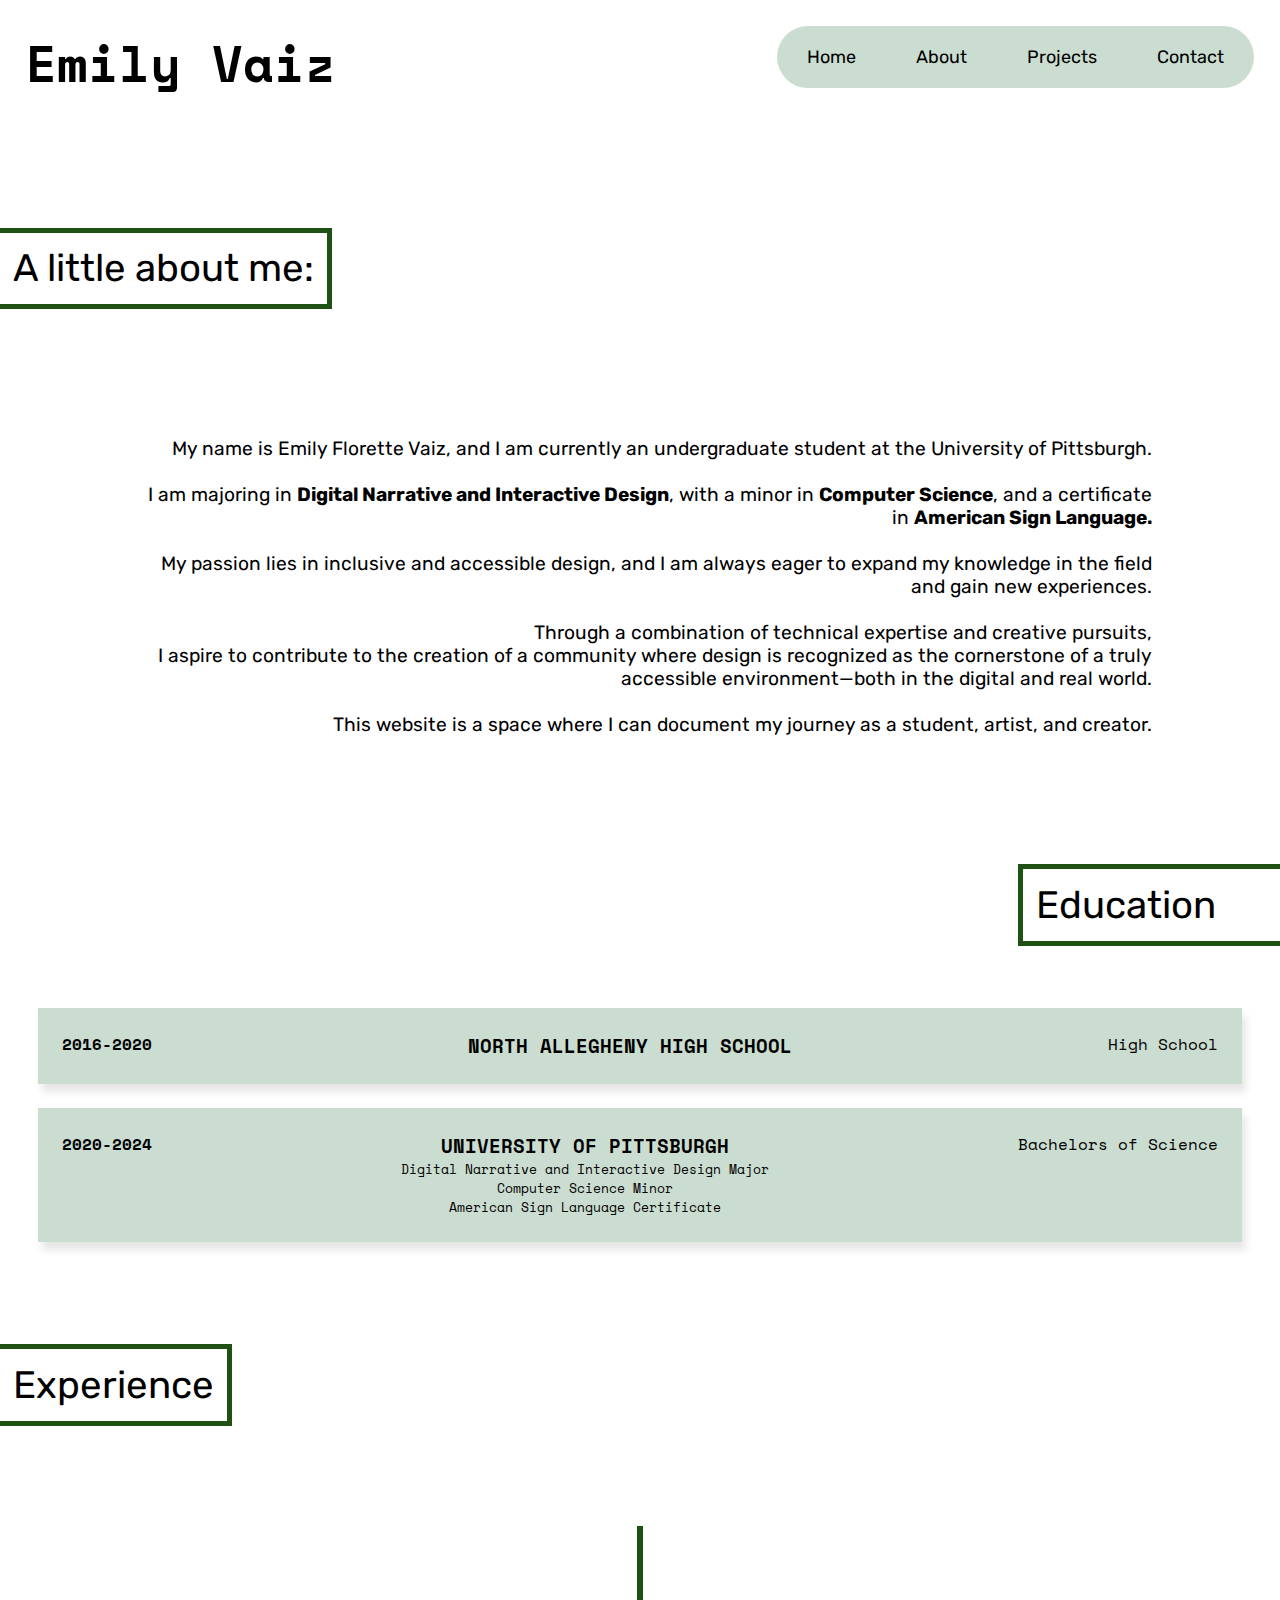
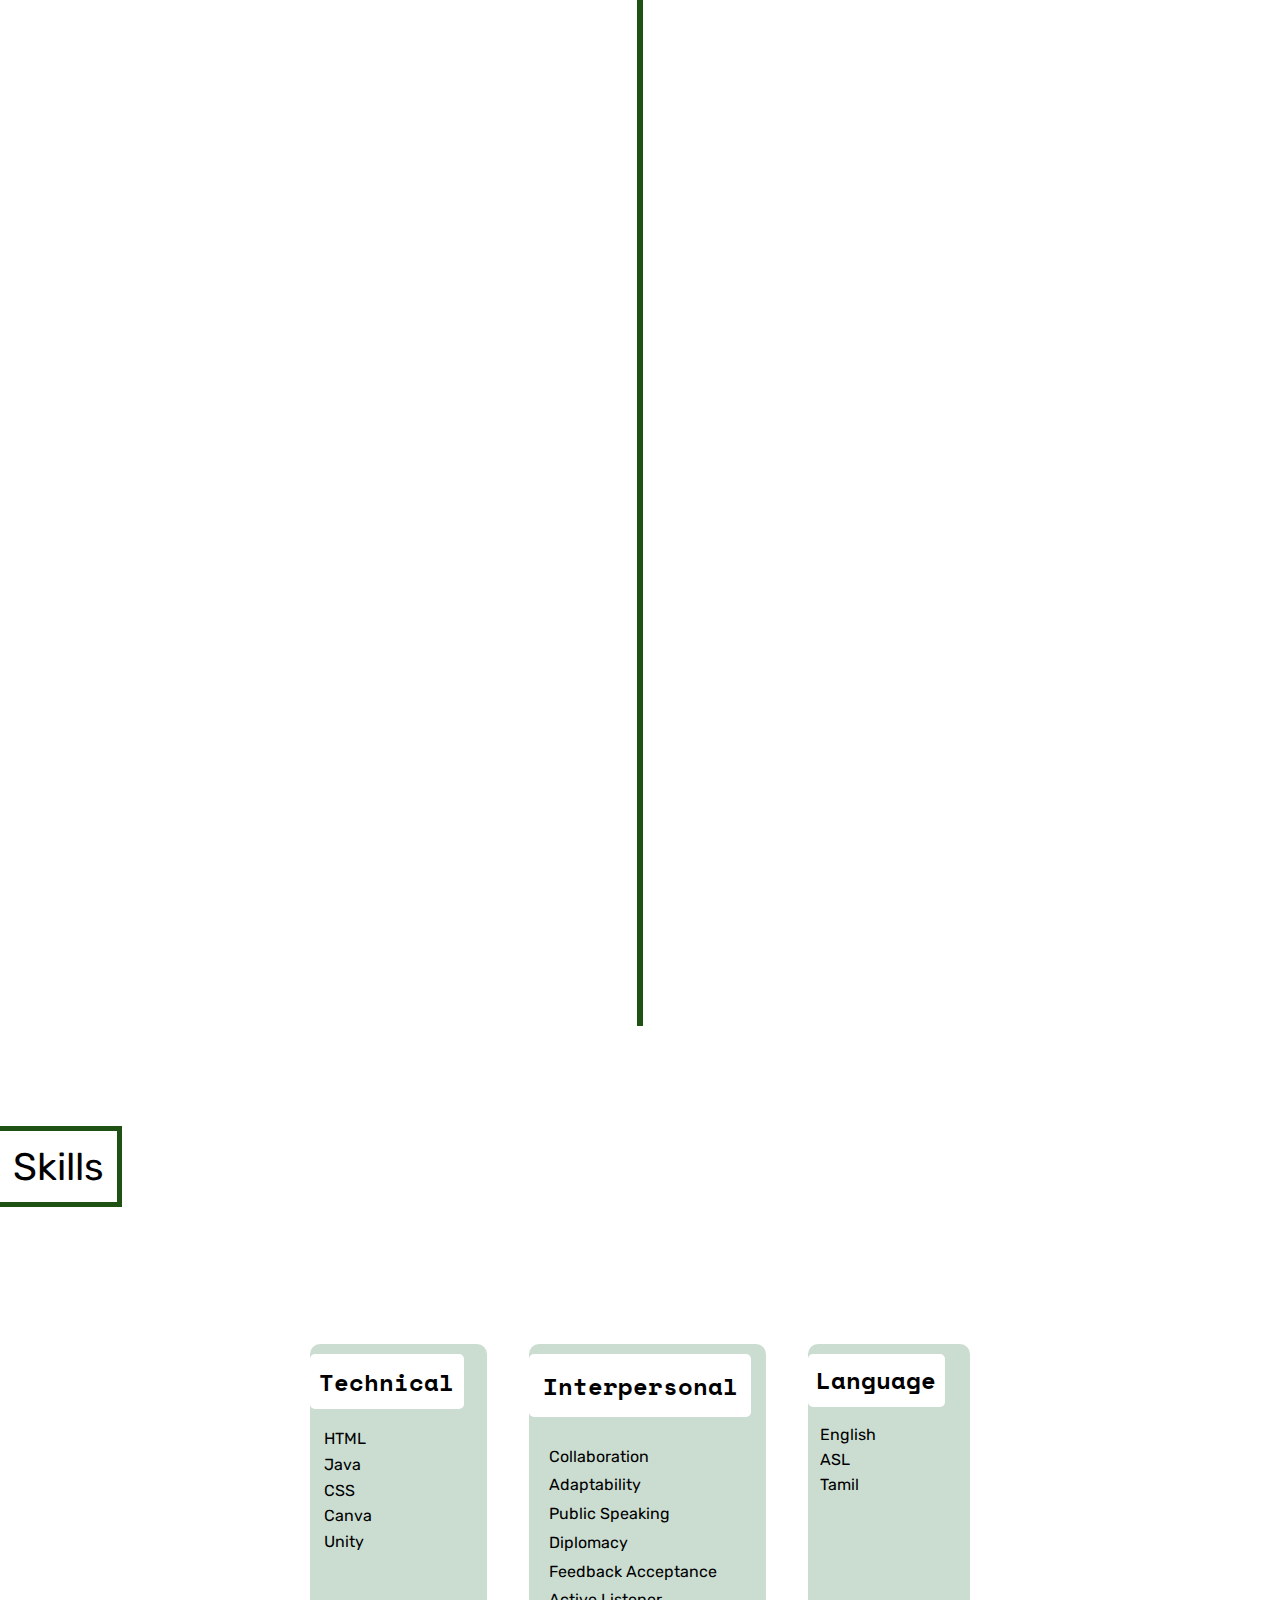
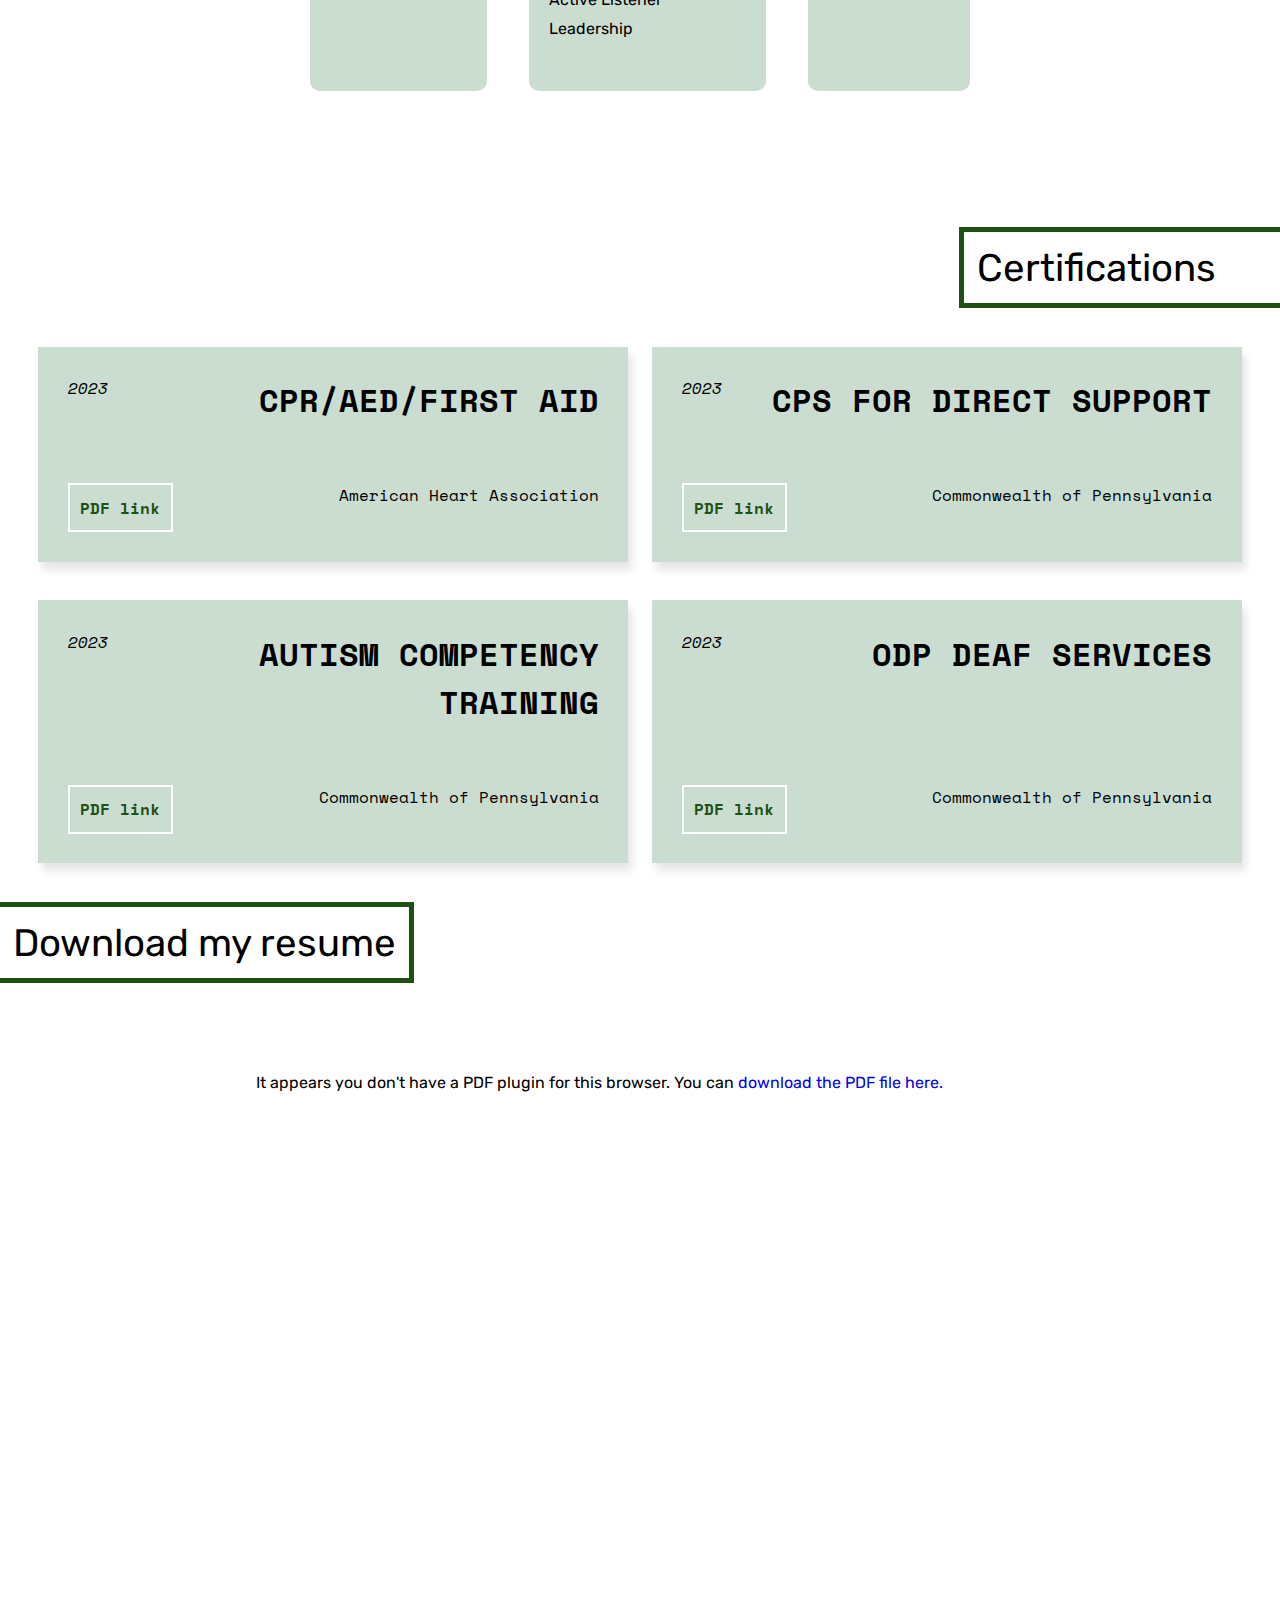
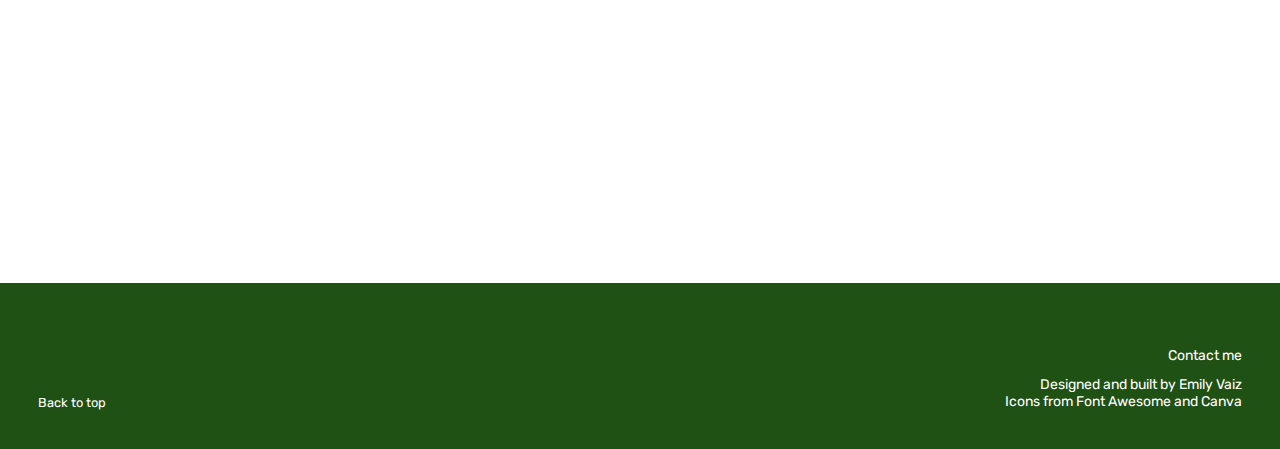
==== about.html @ ccad18ba "finished contact template need to add php" ====
<!DOCTYPE html>
<html lang="en">
  
<head>
    <meta charset="utf-8">
    <title>Emily Vaiz</title>
    <meta name="viewport" content="width=device-width, intitial-scale=1.0">
    <link rel="stylesheet" href="https://fonts.googleapis.com/css2?family=Space+Mono&display=swap">
    <link rel="stylesheet" href="https://fonts.googleapis.com/css2?family=Rubik:wght@300;400;500;700&display=swap">
    <link rel="stylesheet" href="https://cdnjs.cloudflare.com/ajax/libs/font-awesome/6.4.2/css/all.min.css" integrity="sha512-z3gLpd7yknf1YoNbCzqRKc4qyor8gaKU1qmn+CShxbuBusANI9QpRohGBreCFkKxLhei6S9CQXFEbbKuqLg0DA==" crossorigin="anonymous" referrerpolicy="no-referrer" />
    <link rel="stylesheet" href="about.css">
    <link rel="stylesheet" href="header.css">
    <link rel="stylesheet" href="footer.css">

</head>

<nav>
    <h1>Emily Vaiz</h1>        
    <div class="topNavbar">
        <ul>
            <li><a href="homepage.html">Home</a></li>
            <li><a href="about.html">About <i class="fa-solid fa-caret-down"></i></a>
                <div class="about_dropdown">
                    <ul>
                      <li><a href ="about.html#Education">Education</a></li>
                      <li><a href ="#Experience">Experience</a></li>
                      <li><a href ="#Skills">Skills</a></li>
                      <li><a href ="#Certifications">Certifications</a></li>
                      <li><a href ="#ResumeDownload">Download Resume</a></li>
                    </ul>
                  </div>
            </li>
            <li><a href="projects.html">Projects</a></li>
            <li><a href="#footer">Contact</a></li>
        </ul>
    </div>
</nav>


<body>

    <section id="About">
        <h2>A little about me:</h2>
        <div class="about-content">
            <p>
                My name is Emily Florette Vaiz, and I am currently an undergraduate student at the University of Pittsburgh.</br></br> 
                I am majoring in <strong>Digital Narrative and Interactive Design</strong>, with a minor in <strong>Computer Science</strong>, and a certificate in <strong>American Sign Language.</strong></br></br>
                
                My passion lies in inclusive and accessible design, and I am always eager to expand my knowledge in the field and gain new experiences.</br></br> 
                Through a combination of technical expertise and creative pursuits,</br> I aspire to contribute to the creation of a community where design is recognized as the cornerstone of a truly accessible environment—both in the digital and real world.</br></br>

                This website is a space where I can document my journey as a student, artist, and creator. </br>
                
            </p>
        </div>
    </section>
 
    <section id="Education"> 
        <h2>Education</h2>
        <div class="education-content">
            <div class="education-organization">
                <h4>2016-2020</h4>
                <h3>North Allegheny High School</h3>
                <p>High School</p>
            </div>
            <div class="education-organization">
                <h4>2020-2024</h4>
                <h3>University of Pittsburgh
                    <ul>
                        <li>Digital Narrative and Interactive Design Major</li>
                        <li>Computer Science Minor</li>
                        <li>American Sign Language Certificate</li>
                    </ul>
                </h3>
                <p>Bachelors of Science</p>
            </div>
        </div>
    </section>

    <section id="Experience">
        <h2>Experience</h2>
        <div class="timeline">
            <div class="position left-position">
                <div class="text-box">
                    <h3>Agnes Films</h3>
                    <h4>Web Developer</h4>
                    <small>02/2023-present</small>
                    <p> - Managed maintenance and updates of 4 academic websites, ensuring their functionality, security, and optimal user experience.</br>
                     - Performed troubleshooting and debugging of website in PHP, resolving technical issues to minimize downtime.</br>
                     - Collaborated with cross-functional teams, including writers and directors, to implement design changes and integrate multimedia elements in WordPress</p>
                    <span class="left-position-arrow"></span>
                </div> 
            </div>

            <div class="position right-position">
                <div class="text-box">
                    <h3>RHA Health Services</h3>
                    <h4>Direct Support Professional</h4>
                    <small>03/2023-10/2023</small>
                    <p> - Provided care and support to Deaf individuals with disabilities, enhancing their quality of life and independence.</br>
                     - Supported residents through a fluency in American Sign Language (ASL) and gained experience about Deaf culture and adopting a culturally aware practice through ASL.</br>
                     - Collaborated closely with a multidisciplinary team, including nurses, therapists, and crisis counselors to develop and implement individualized support plans.</p>
                     <span class="right-position-arrow"></span>
                </div> 
            </div>

            <div class="position left-position">
                <div class="text-box">
                    <h3>Carnegie Museum of Art</h3>
                    <h4>Seasonal FOH Server</h4>
                    <small>12/2022-02/2023</small>
                    <p> - Took customer orders, provided menu recommendations, and ensured timely and accurate order delivery.</br>
                     - Maintained a professional demeanor while interacting with a diverse clientele, including museum visitors and members.</br>
                     - Collaborated effectively with the kitchen and bar staff to ensure seamless food and beverage service, demonstrating strong teamwork and communication skills.</p>
                     <span class="left-position-arrow"></span>
                </div> 
            </div>

            <div class="position right-position">
                <div class="text-box">
                    <h3>Pitt Aging Institute</h3>
                    <h4>Laboratory Technician</h4>
                    <small>04/2021-08/2021</small>
                    <p> - Conducted gel electrophoresis procedures and analyzed results with supervisors.</br>
                     - Assisted in the general inventory management of laboratory supplies, monitoring stock levels, and coordinating new orders.</br>
                     - Collaborated with researchers and fellow lab members, participating in team meetings and discussions to optimize experimental procedures and troubleshoot issues.</p>
                     <span class="right-position-arrow"></span>
                </div> 
            </div>
        </div>
    </section>

    <section id="Skills">
        <h2>Skills</h2>
        <div class="skills-container">
            <div class="skill-type">
                <h2>Technical</h2>
                <ul>
                    <li>HTML</li>
                    <li>Java</li>
                    <li>CSS</li>
                    <li>Canva</li>
                    <li>Unity</li>
                </ul>
            </div>
            <div class="skill-type">
                <h2>Interpersonal</h2>
                <ul>
                    <li>Collaboration</li>
                    <li>Adaptability</li>
                    <li>Public Speaking</li>
                    <li>Diplomacy</li>
                    <li>Feedback Acceptance</li>
                    <li>Active Listener</li>
                    <li>Leadership</li>
                </ul>
            </div>
            <div class="skill-type">
                <h2>Language</h2>
                <ul>
                    <li>English</li>
                    <li>ASL</li>
                    <li>Tamil</li>
                </ul>
            </div>
        </div>
    </section>

    <section id="Certifications">
        <h2>Certifications</h2>
        <div class="certification-content">
            <div class="certification-line">
                <div class="certification-box">
                    <div class="first-line">
                        <p>2023</p>
                        <p>CPR/AED/FIRST AID</p>
                    </div>
                    <div class="second-line">
                        <a href="certifications/cpr CERT.pdf" target="_blank">PDF link</a>
                        <p>American Heart Association</p>
                    </div>
                </div>
                <div class="certification-box">
                    <div class="first-line">
                        <p>2023</p>
                        <p>CPS for Direct Support</p>
                    </div>
                    <div class="second-line">
                        <a href="certifications/CPS-DSP_Certificate of Achievement Community Participation Supports (PROF-PD) (1).pdf" target="_blank">PDF link</a>
                        <p>Commonwealth of Pennsylvania</p>
                    </div> 
                </div>
            </div>
            <div class="certification-line">
                <div class="certification-box">
                    <div class="first-line">
                        <p>2023</p>
                        <p>Autism Competency training</p>
                    </div>
                    <div class="second-line">
                        <a href="certifications/SPeCTRUM 2.0_Certificate of Completion SPeCTRUM 2.0 Full Course.pdf" target="_blank">PDF link</a>
                        <p>Commonwealth of Pennsylvania</p>
                    </div>
                </div>
                <div class="certification-box">
                    <div class="first-line">
                        <p>2023</p>
                        <p>ODP Deaf Services</p>
                    </div>
                    <div class="second-line">
                        <a href="certifications/ODP_Deaf_Services_Provider Staff_Certificate of Achievement ODP Deaf Services Overview May 2023 (1).pdf" target="_blank">PDF link</a>
                        <p>Commonwealth of Pennsylvania</p>
                    </div>
                </div>
            </div>
        </div>
    </section>

    <section id="ResumeDownload">
        <h2>Download my resume</h2>
        <div class="resume-container">
            <object data="Vaiz_Resume_2023.pdf" type="application/pdf" width="600" height="800">
                <p>It appears you don't have a PDF plugin for this browser. You can <a href="your-pdf-file.pdf">download the PDF file here.</a></p>
            </object>
        </div> 
    </section>
</body>


<section id="footer">
    <footer>
        <div class="footer-container">
            <div class="left-footer">
                <a href="#top" class="back-to-top">Back to top</a>
            </div>
            <div class="right-credits">
                <p>Contact me</p>
                <div class="icons">
                    <a href="mailto:emilyfv1002@gmail.com" target="_blank" aria-label="Send email"><i class="fa-solid fa-envelope fa-2xl" style="color: #cbddd1;"></i></a>
                    <a href ="https://www.linkedin.com/in/emilyvaiz/" target="_blank"><i class="fa-brands fa-linkedin fa-2xl" style="color: #cbddd1;"></i></a>
                    <a href ="https://github.com/emv38" target="_blank"><i class="fa-brands fa-square-github fa-2xl" style="color: #cbddd1;"></i></a>    
                </div>
                <p>Designed and built by Emily Vaiz</p>
                <p>Icons from Font Awesome and Canva</p>
            </div>
        </div>
    </footer>
</section>








  
</html>
---- about.css ----
*{
    padding: 0;
    margin: 0;
    text-decoration: none;
    list-style: none;
    box-sizing: border-box;
    scroll-behavior: smooth;
}

body {
    font-family: 'Rubik', sans-serif;
    min-height: 100vh;
}

section h2{
    font-family: 'Rubik', sans-serif;
    font-weight: 400;
}

.about-content p{
    padding: 10%;
    font-size: 1.5vw;
    justify-content: center;
    text-align: right;
}

.about-content strong:hover {
    transition: transform 0.3s ease; 
    transform: scale(1.2);
}

#About h2{
    margin-top: 8%;
    padding: 1%;
    margin-right: 10%;
    font-size: 3vw;
    border: 5px solid #1F5014;
    border-left: none;
    display: inline-block;
}

#Education h2 {
    padding: 1%;
    padding-right: 5%;
    font-size: 3vw;
    border: 5px solid #1F5014;
    border-right: none;
    display: inline-block;
}

#Skills  > h2{
    padding: 1%;
    margin-right: 10%;
    font-size: 3vw;
    border: 5px solid #1F5014;
    border-left: none;
    display: inline-block;
}

#Certifications h2 {
    padding: 1%;
    padding-right: 5%;
    font-size: 3vw;
    border: 5px solid #1F5014;
    border-right: none;
    display: inline-block;
}

#Certifications{
    text-align: right;
}

#ResumeDownload h2{
    padding: 1%;
    margin-right: 10%;
    font-size: 3vw;
    border: 5px solid #1F5014;
    border-left: none;
    display: inline-block;
}

#Education{
    text-align: right;
}

.education-content{
    display: block;
    text-align: left;
    padding: 3%;
    margin-bottom: 5%;
}

.education-organization{
    background-color: #cbddd1;
    padding: 2%;
    margin-top: 2%;
    font-family: 'Space Mono', monospace;
    box-shadow: 4px 8px 8px rgba(0, 1, 0, 0.1);
    display: flex;
    justify-content: space-between;
}

.education-organization h3 {
    text-transform: uppercase;
    text-align: center;
}

.education-organization ul {
    text-transform: none;
    font-weight: 400;
    font-size: 1vw;
}

#Experience h2 {
    padding: 1%;
    margin-right: 10%;
    font-size: 3vw;
    border: 5px solid #1F5014;
    border-left: none;
    display: inline-block;
}

.timeline {
    position: relative;
    max-width: 1200px;
    margin: 100px auto;
}

.position{
    padding: 10px 50px;
    position: relative;
    width: 50%;
    box-sizing: none;
    animation: moveDown 1s linear forwards;
    opacity: 0;
}

@keyframes moveDown {
    0%{
        opacity: 1;
        transform: translateY(-30px);
    }
    100%{
        opacity: 1;
        transform: translateY(0px);
    }
}

.position:nth-child(1){
    animation-delay: 0s;
}

.position:nth-child(2){
    animation-delay: 1s;
}

.position:nth-child(3){
    animation-delay: 2s;
}

.position:nth-child(4){
    animation-delay: 3s;
}


.text-box {
    padding: 20px 30px;
    background: #cbddd1;
    position: relative;
    border-radius: 6px;
    font-size: 15px;
}

.text-box h3 {
   font-weight: 800; 
   text-transform: uppercase;
   font-size: 1.5vw;
}

.text-box h4 {
    font-weight: 400;
    padding-bottom: 1%;
}

.text-box small {
    margin-bottom: 3%;
    display: inline-block;
    color: #1F5014;
}

.left-position {
    left: 0;
}

.right-position {
    left: 50%;
}

.timeline::after {
    content: '';
    position: absolute;
    width: 6px;
    height: 100%;
    background:#1F5014;
    top: 0;
    left: 50%;
    margin-left: -3px;
    z-index: -1;
    animation: moveLine 4s linear forwards;
}

@keyframes moveLine {
    0%{
        height: 0;
    }
    100%{
        height: 100%;
    }
}


.left-position-arrow {
    height: 0;
    width: 0;
    position: absolute;
    top: 28px;
    z-index: 1;
    border-top: 15px solid transparent;
    border-bottom: 15px solid transparent;
    border-left: 15px solid #cbddd1;
    right: -14px;
}

.right-position-arrow {
    height: 0;
    width: 0;
    position: absolute;
    top: 28px;
    z-index: 1;
    border-top: 15px solid transparent;
    border-bottom: 15px solid transparent;
    border-right: 15px solid #cbddd1;
    left: -15px;
}

.skills-container {
    display: flex;
    justify-content: center;
    padding: 9%;
}

.skill-type h2{
    font-family: 'Space Mono', monospace;
    border-radius: 5px;
    font-weight: 800;
    background-color: white;
    display: inline-block;
    padding: 7%;
}

.skill-type {
    margin: 2%;
    background-color: #cbddd1;
    border-radius: 10px;
    display: inline-block;
    padding-right: 4%;
    padding-bottom: 5%;
    padding-top: 1%;
}

.skill-type ul {
    list-style-position: inside;
    list-style-type: circle;
    padding-top: 10%;
}

.skill-type ul li {
    padding-left: 10%;
    padding-top: 5%;
}

.certification-content {
    display: block;
}

.certification-line {
    display: flex;
    margin: 3%;
}

.certification-box {
    flex: 1;
    justify-content: space-between;
    background-color: #cbddd1;
    margin-right: 2%;
    box-shadow: 4px 8px 8px rgba(0, 1, 0, 0.1);
    display: flex;
    flex-direction: column;
    justify-content: space-between;
    box-sizing: border-box;
}

.certification-box a {
    color: #1F5014;
    font-weight: 800;
    padding: 2%;
    border: 2px solid white;
    transition: all 0.3s;
}

.certification-box a:hover {
    transform: scale(1.1);
    border: 2px solid #1F5014;
}

.first-line, 
.second-line {
    box-sizing: border-box;
    width: 100%;
    display: flex;
    justify-content: space-between;
    padding: 5%;
    font-family: 'Space Mono', monospace;
}

.first-line p:first-child {
    font-style: italic;
}

.first-line p:last-child {
    font-weight: 900;
    font-size: 200%;
    text-transform: uppercase;
}

.certification-box:last-child {
    margin-right: 0;
}

.resume-container {
    display: flex;
    justify-content: center;
    align-items: center;
    height: 100vh;
}

.resume-container object{
    width: 60%;
    height: 80vh;
}

@media screen and (max-width: 600px){

    .timeline{
        margin: 50px auto;
    }
    .timeline::after{
        left: 31px;
    }
    .position{
        width: 100%;
        padding-left: 80px;
        padding-right: 25px;
    }
    .text-box{
        font-size: 13px;
    }
    .text-box small {
        margin-bottom: 10px;
    }
    .right-position{
        left: 0;
    }

    .left-position-arrow, .right-position-arrow{
        border-right: 15px solid #cbddd1;
        border-left: 0;
        left: -15px;
    }
    
}
---- header.css ----
.about_dropdown ul{
    display: flex;
    flex-direction: column;
    padding: 2%;
    border-radius: 20px;
    margin-top: 8%;
}

nav h1 {
    font-family: 'Space Mono', monospace;
}

.about_dropdown {
    display: none;
    position: absolute;
    left: -5;
    top: 100%;
}

.about_dropdown ul li{
    white-space: nowrap;
}

.topNavbar ul {
    display: flex;
    background-color: #CBDDD1;
    border-radius: 50px;
}

.topNavbar ul li{
    padding: 10px;
    margin: 10px;
    position: relative;
}

.topNavbar ul li a{
    color: #000;
    font-size: large;
    border-radius: 20px;
    border : 10px solid transparent;
    transition: all 0.3s;
}

.topNavbar ul li a:hover {
    background-color: white;
}

.topNavbar ul li:hover .about_dropdown {
    display: block;
    position: absolute;
    left: 0;
    top: 100%;
    z-index: 1;
}

h1{
    font-weight: 700;
    font-size: 50px;
}

nav{
    padding: 2%;
    display: flex;
    justify-content: space-between;
}
---- footer.css ----
footer {
    background-color: #1F5014;
}

.back-to-top {
    position: absolute;
    bottom: 0;
    left: 0;
    color: #fff;
    text-decoration: none;
    font-size: 1vw;
    transition: all 0.3s;
    text-align: left;
    white-space: nowrap;
}

.back-to-top:hover {
    text-decoration: underline;
    transform: scale(1.2); 
    transition: transform 0.3s ease; 
}

.left-footer {
    position: relative;
}

.footer-container {
    display: flex;
    justify-content: space-between;
    padding: 3%;
    padding-top: 5%;
}

.right-credits{
    text-align: right;
    color: white;
    font-size: 14px;
}

.right-credits i{
    margin-bottom: 15%;
}

a:hover i.fa-linkedin {
    transform: scale(1.2); 
    transition: transform 0.3s ease; 
}

a:hover i.fa-envelope {
    transform: scale(1.2); 
    transition: transform 0.3s ease; 
}

a:hover i.fa-square-github {
    transform: scale(1.2); 
    transition: transform 0.3s ease; 
}

.right-credits p:first-child {
    margin-bottom: 5%;
}
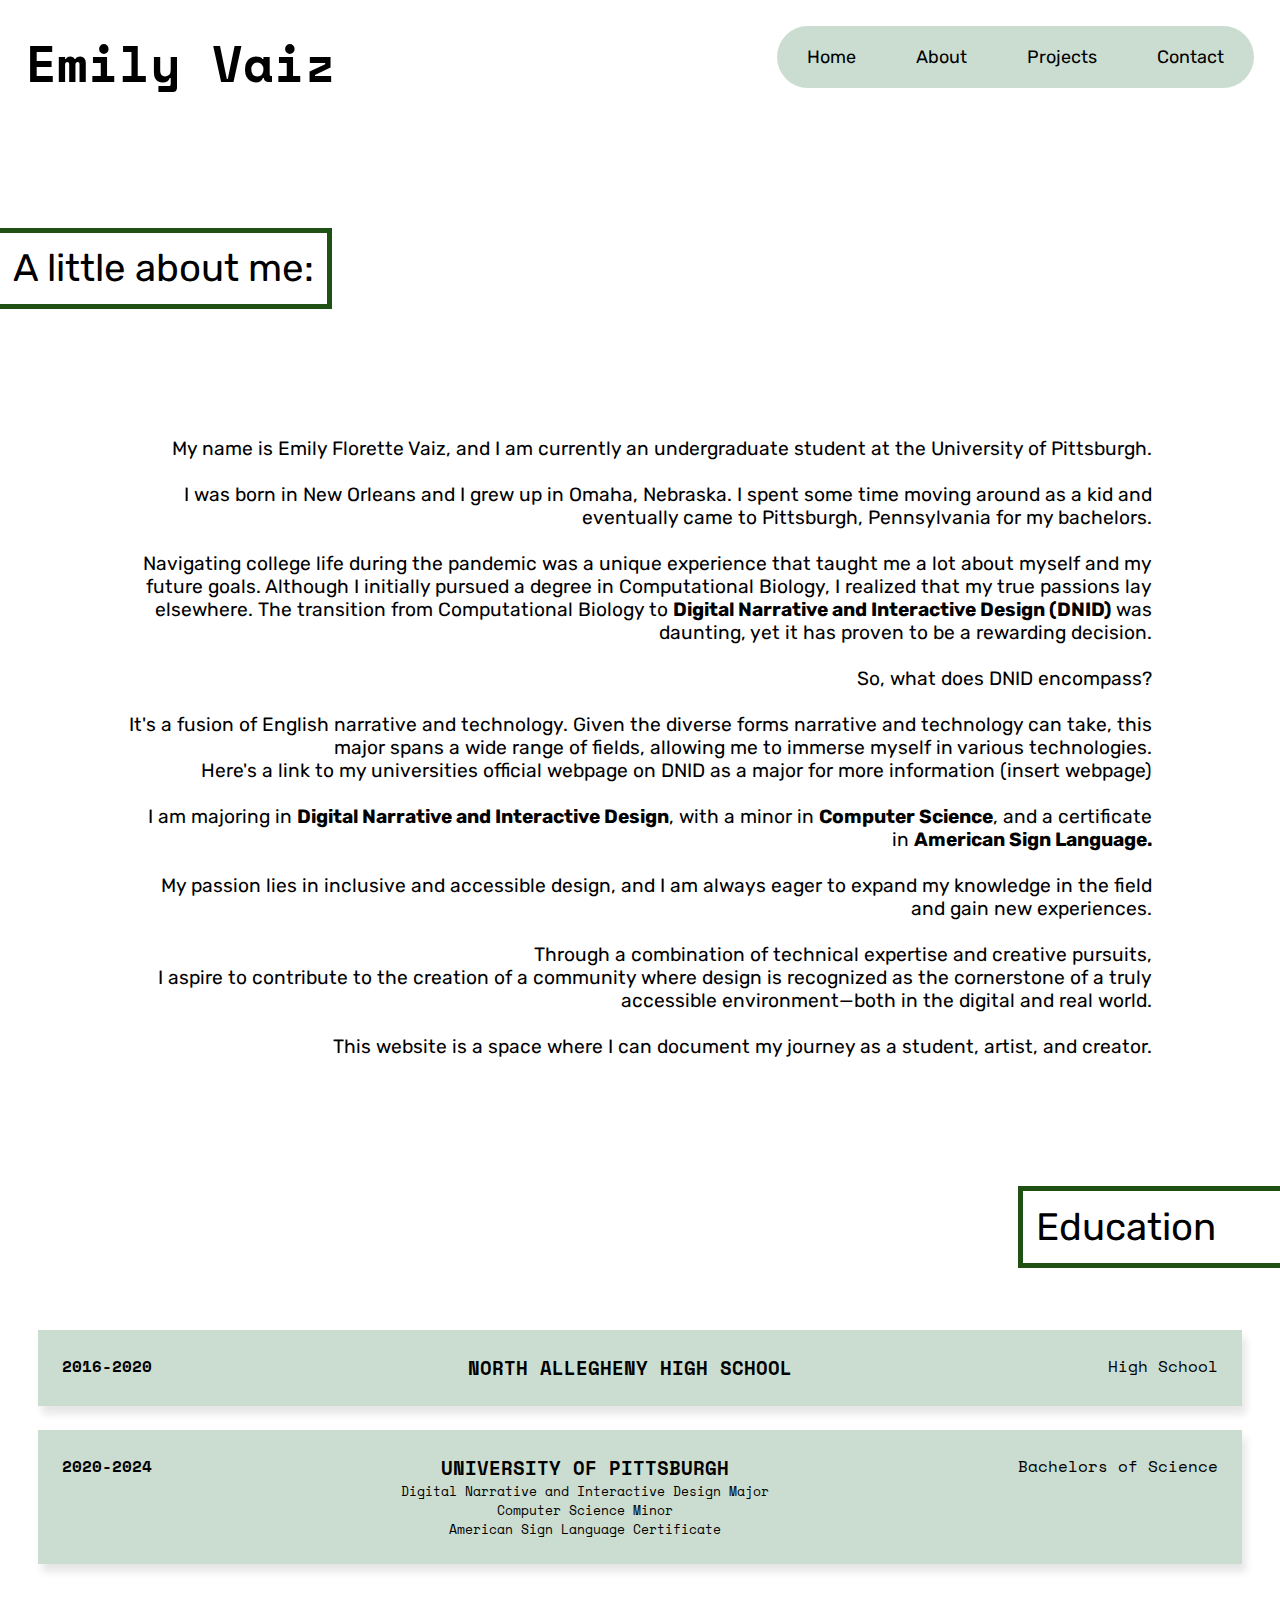
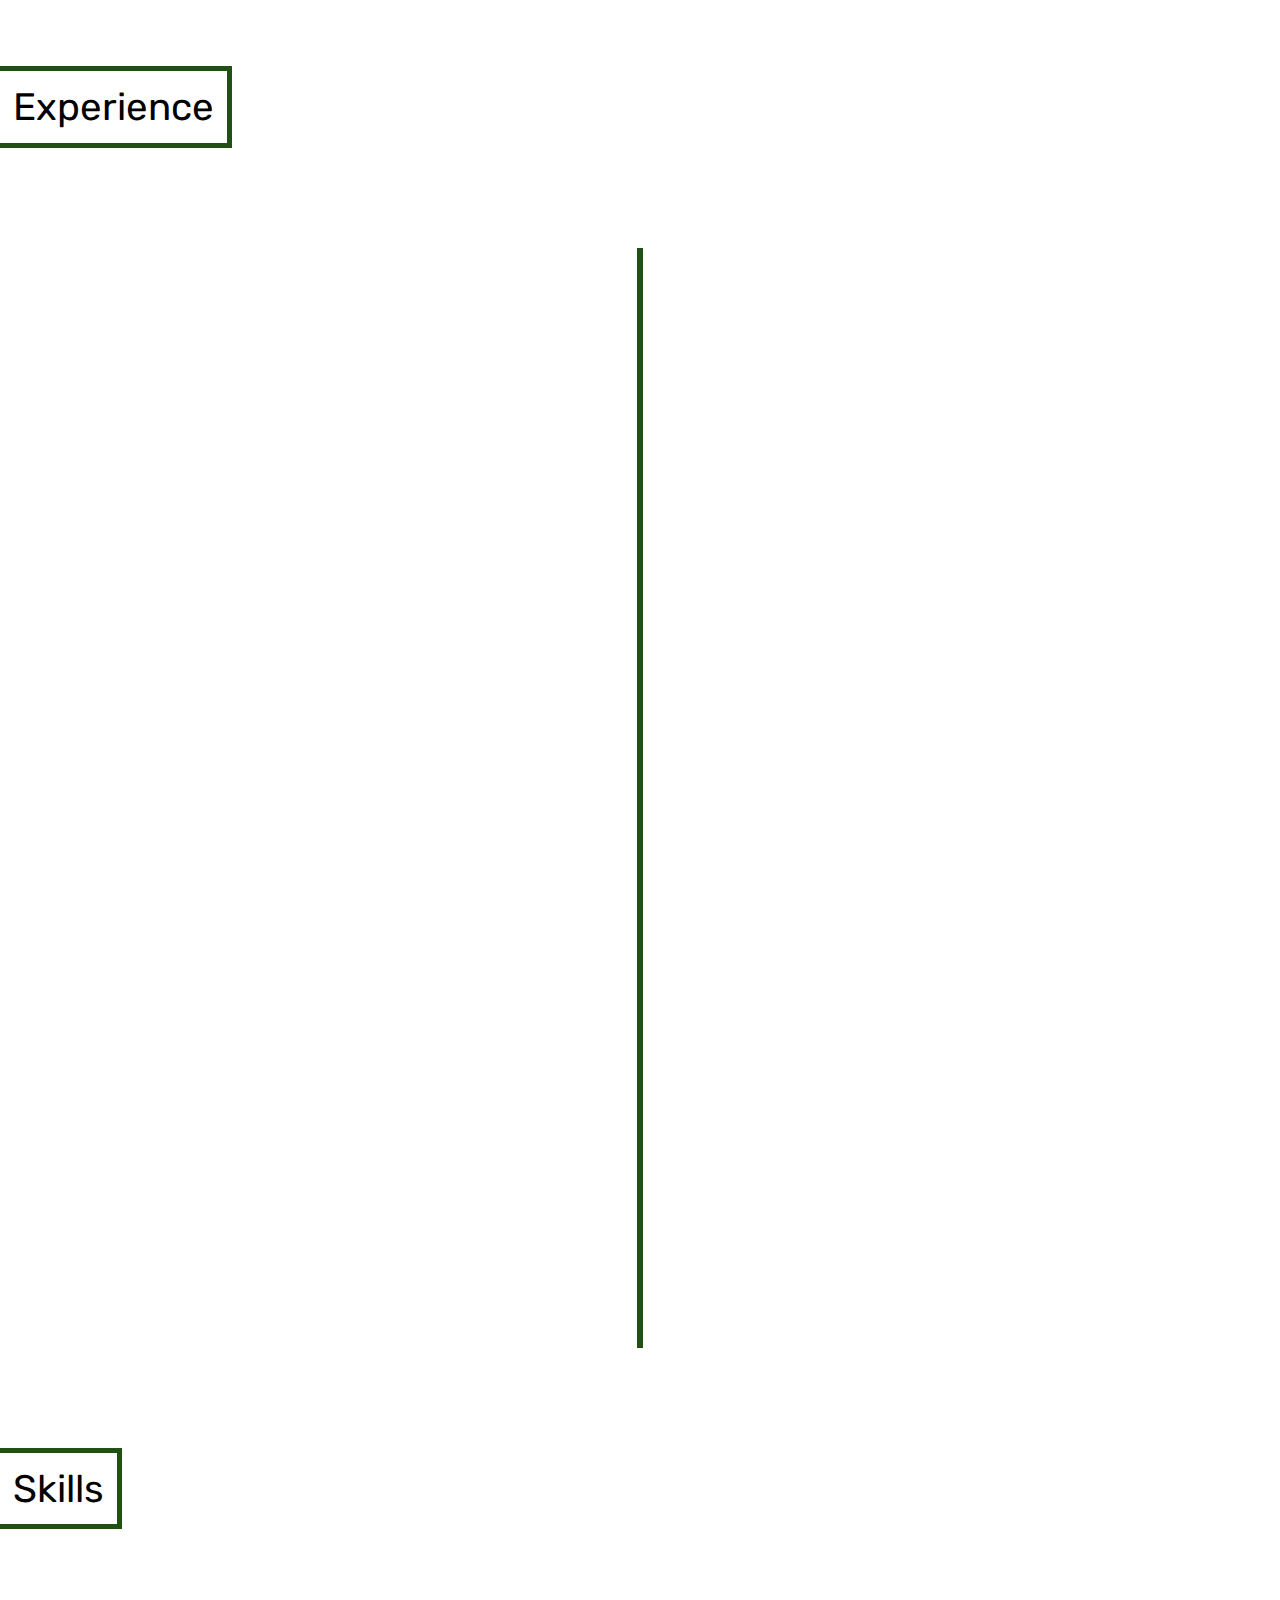
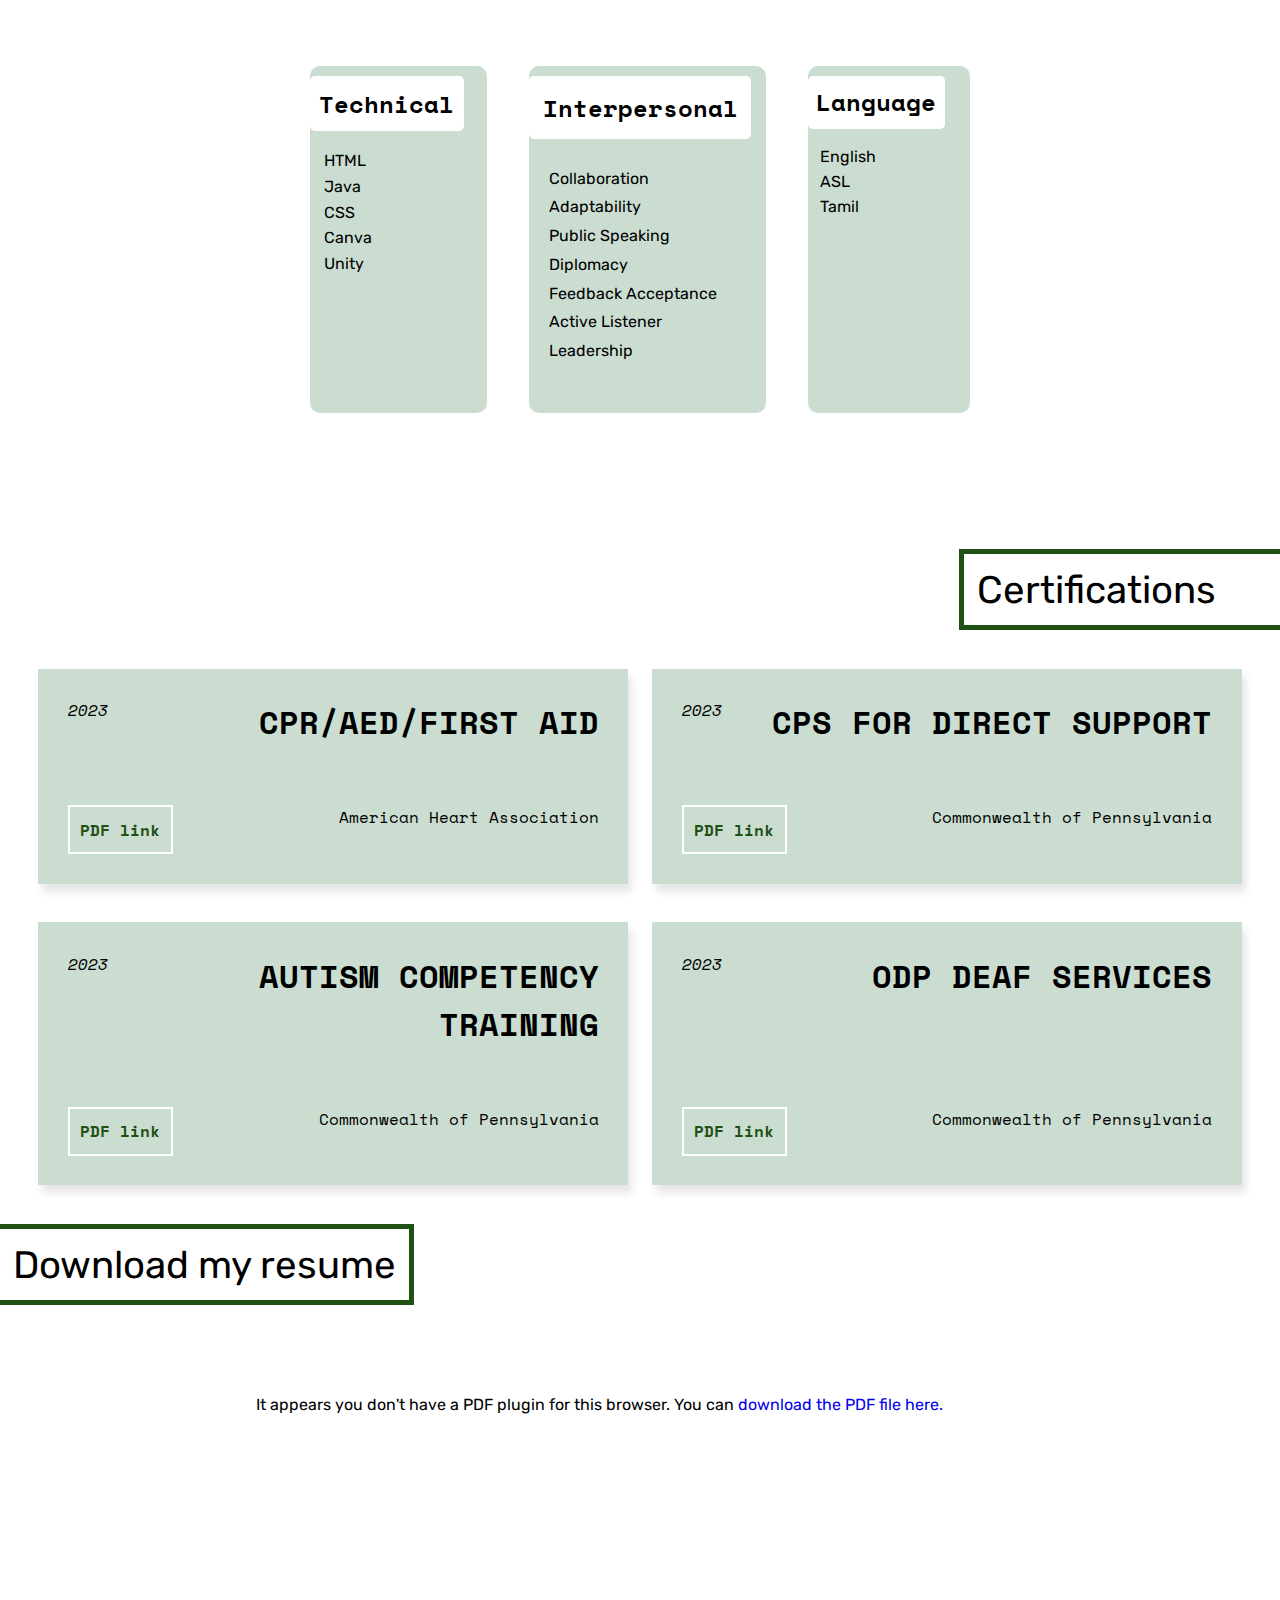
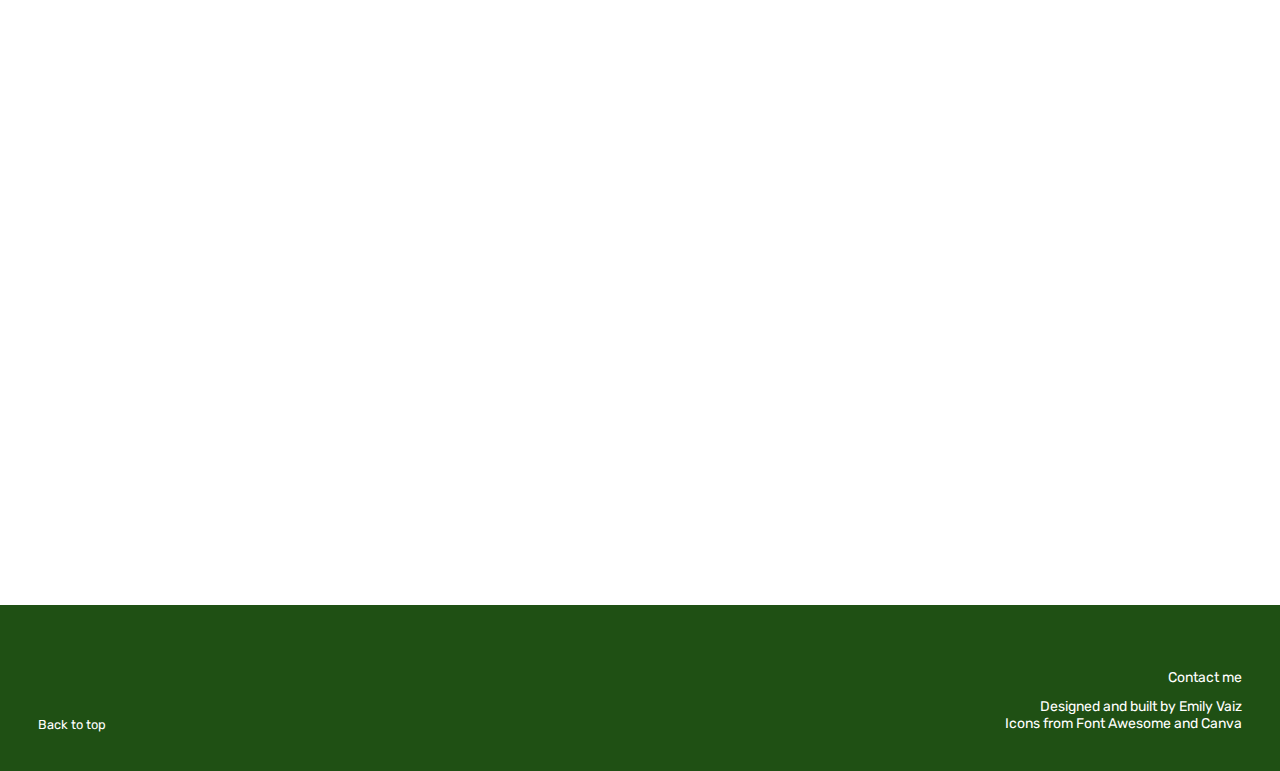
==== commit a1d1f999: "well" ====
--- a/about.html
+++ b/about.html
@@ -44,6 +44,19 @@
         <div class="about-content">
             <p>
                 My name is Emily Florette Vaiz, and I am currently an undergraduate student at the University of Pittsburgh.</br></br> 
+
+                I was born in New Orleans and I grew up in Omaha, Nebraska. I spent some time moving around as a kid and eventually came to Pittsburgh, Pennsylvania for my bachelors.</br></br> 
+
+                Navigating college life during the pandemic was a unique experience that taught me a lot about myself and my future goals. 
+                Although I initially pursued a degree in Computational Biology, I realized that my true passions lay elsewhere. 
+                The transition from Computational Biology to <strong>Digital Narrative and Interactive Design (DNID)</strong> was daunting, yet it has proven to be a rewarding decision.</br></br> 
+
+                So, what does DNID encompass?</br></br> 
+                It's a fusion of English narrative and technology. 
+                Given the diverse forms narrative and technology can take, this major spans a wide range of fields, allowing me to immerse myself in various technologies.</br>
+
+                Here's a link to my universities official webpage on DNID as a major for more information (insert webpage)</br></br> 
+
                 I am majoring in <strong>Digital Narrative and Interactive Design</strong>, with a minor in <strong>Computer Science</strong>, and a certificate in <strong>American Sign Language.</strong></br></br>
                 
                 My passion lies in inclusive and accessible design, and I am always eager to expand my knowledge in the field and gain new experiences.</br></br> 
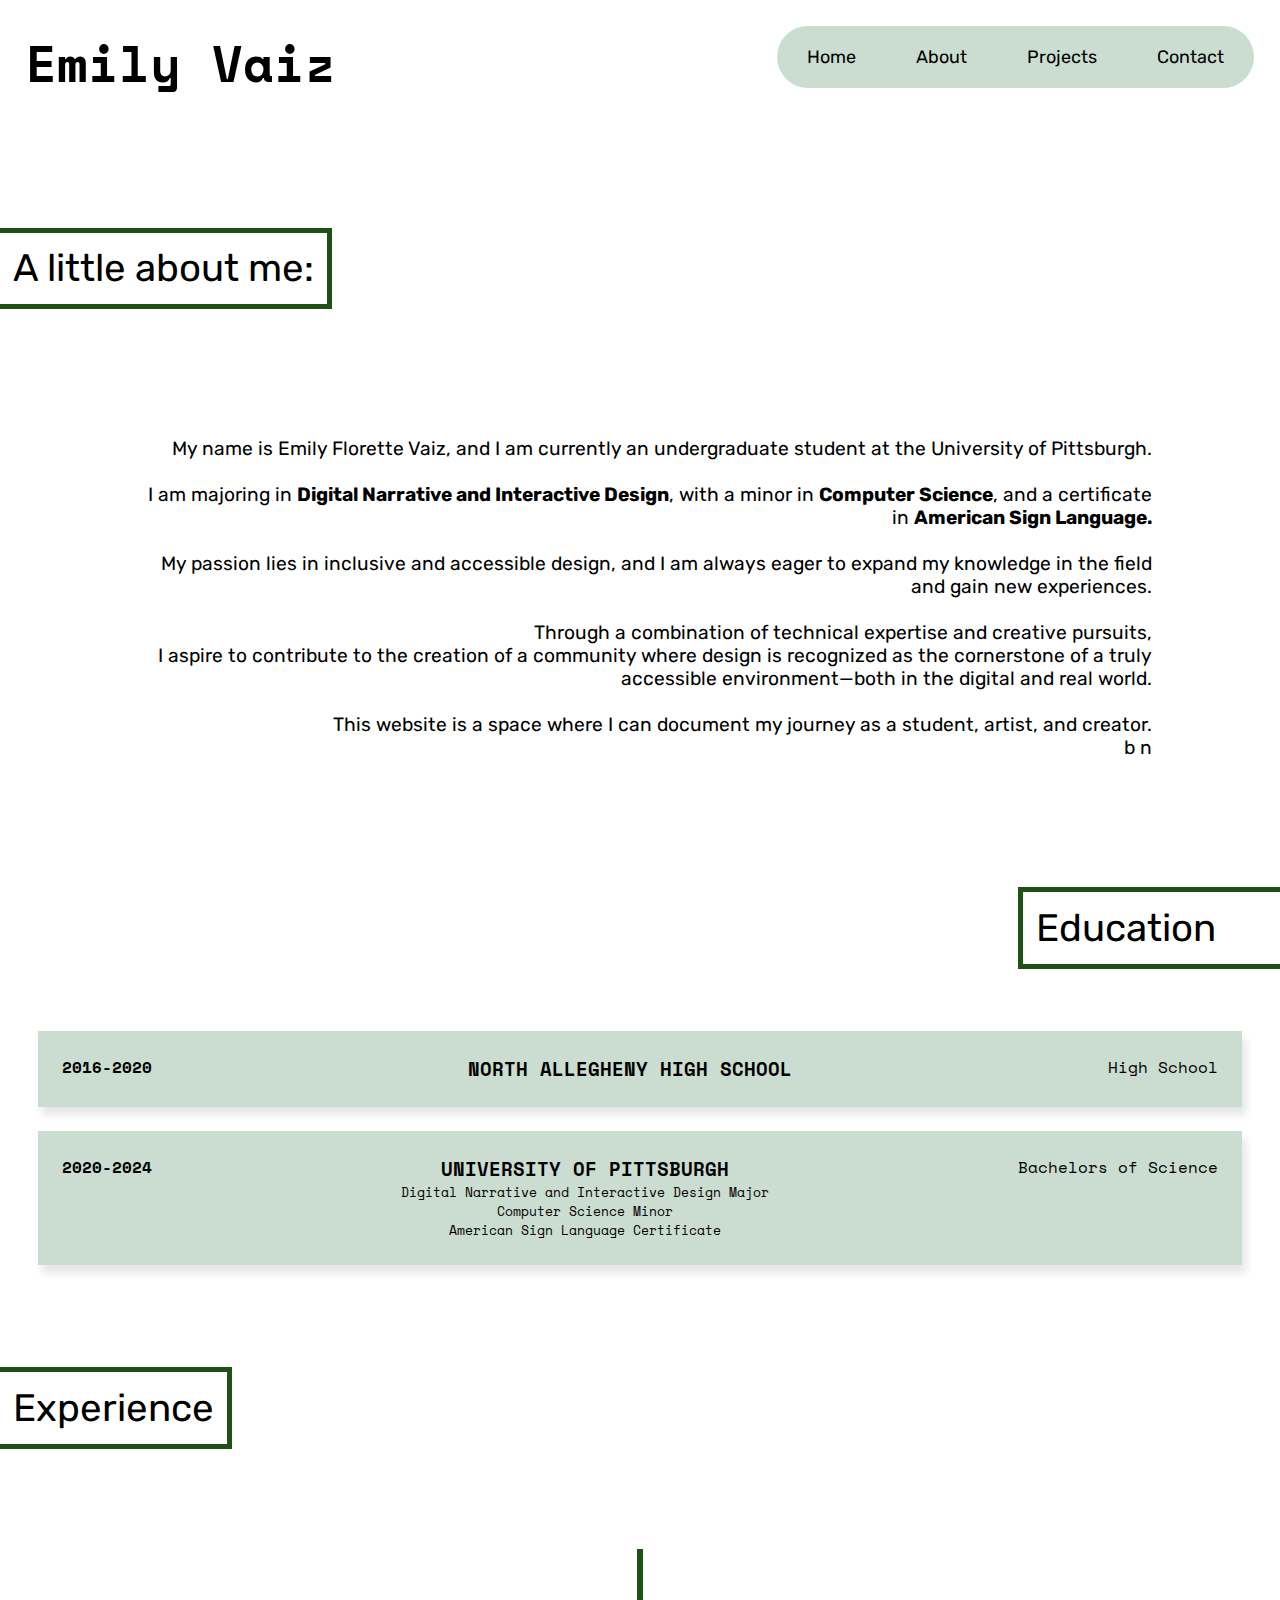
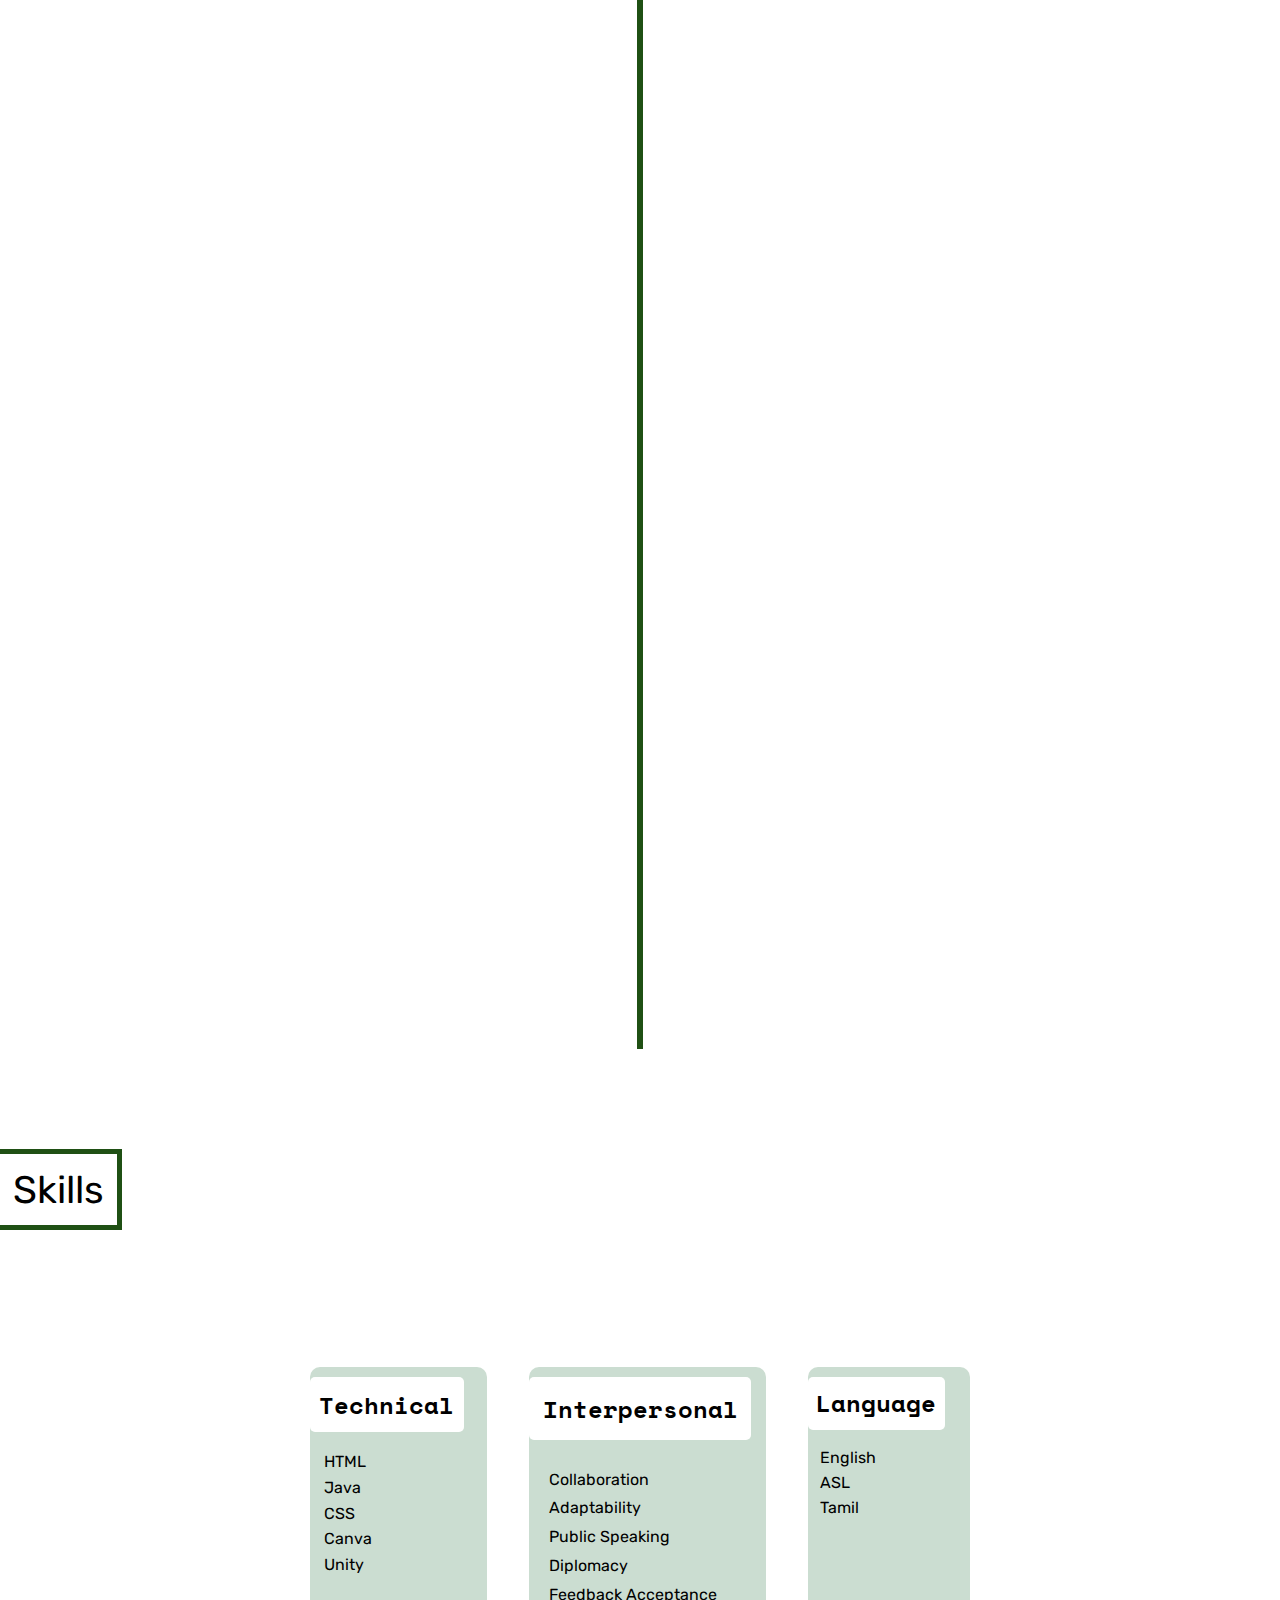
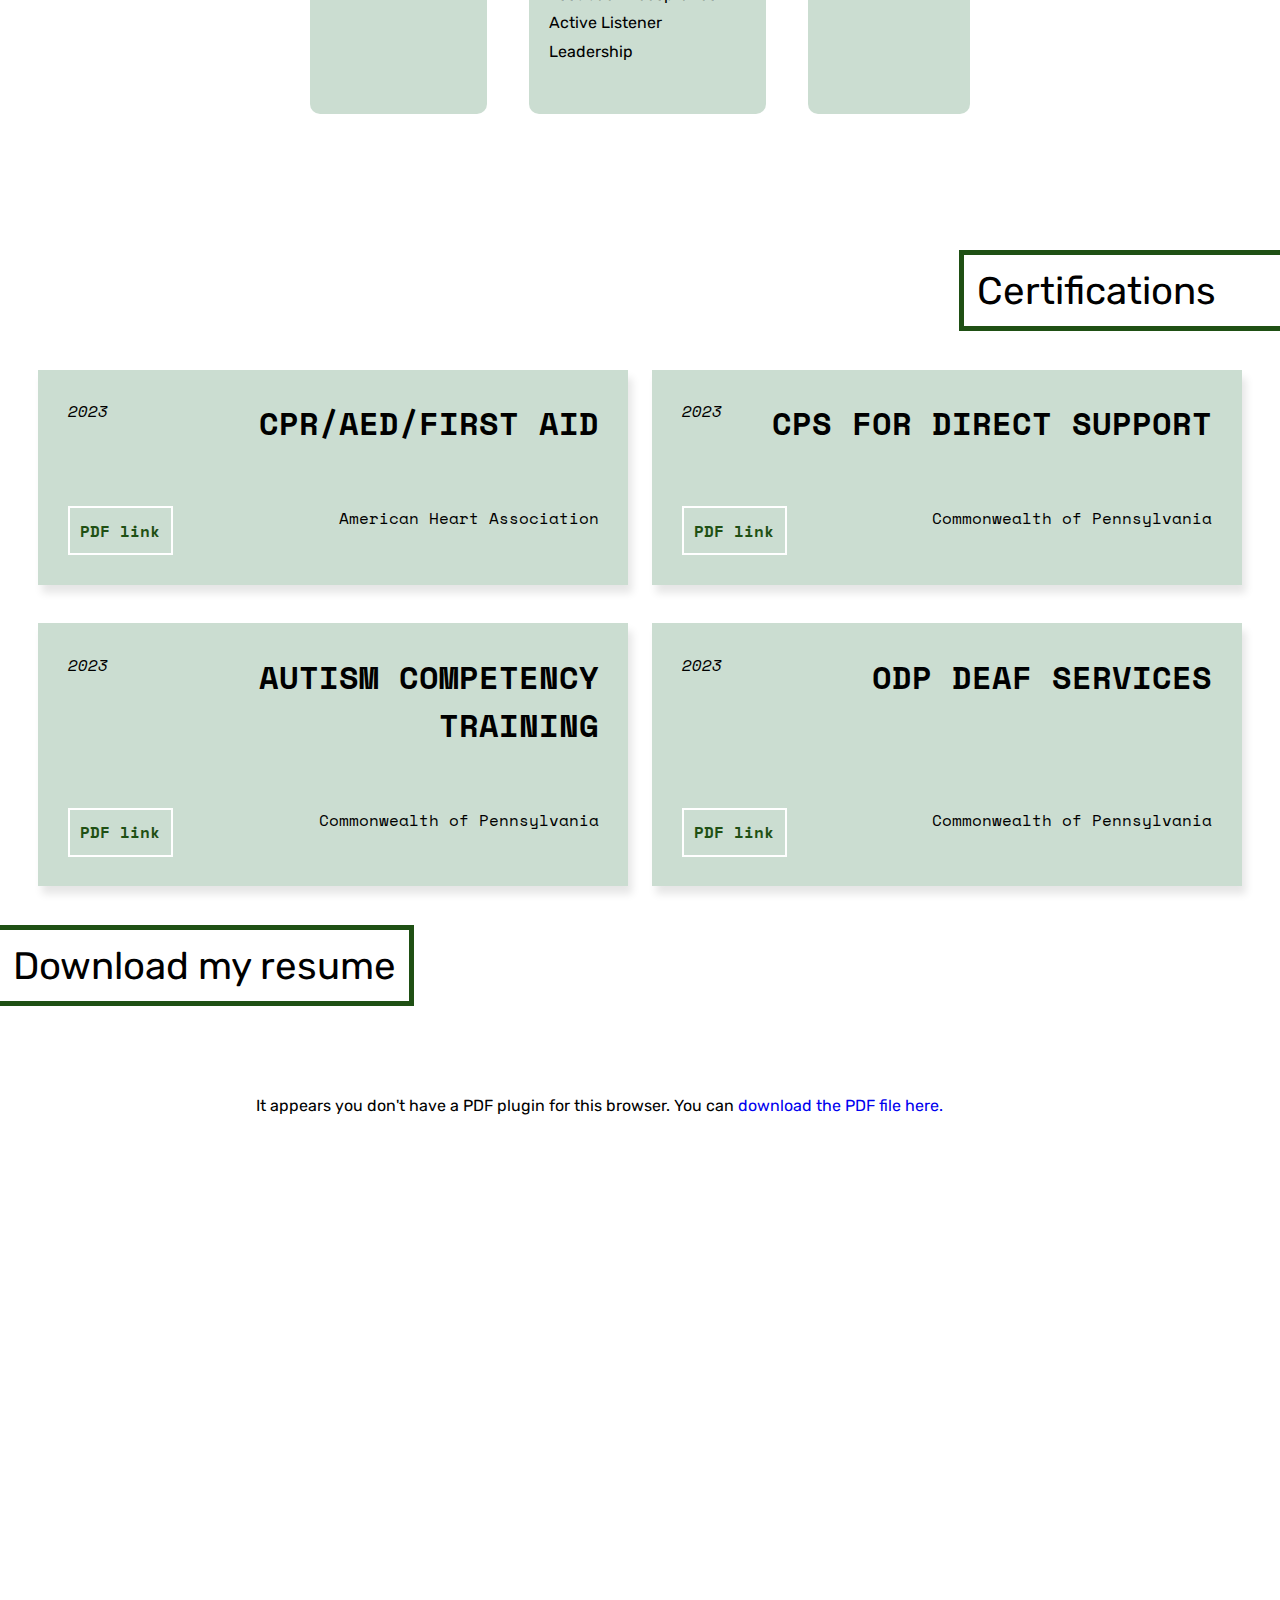
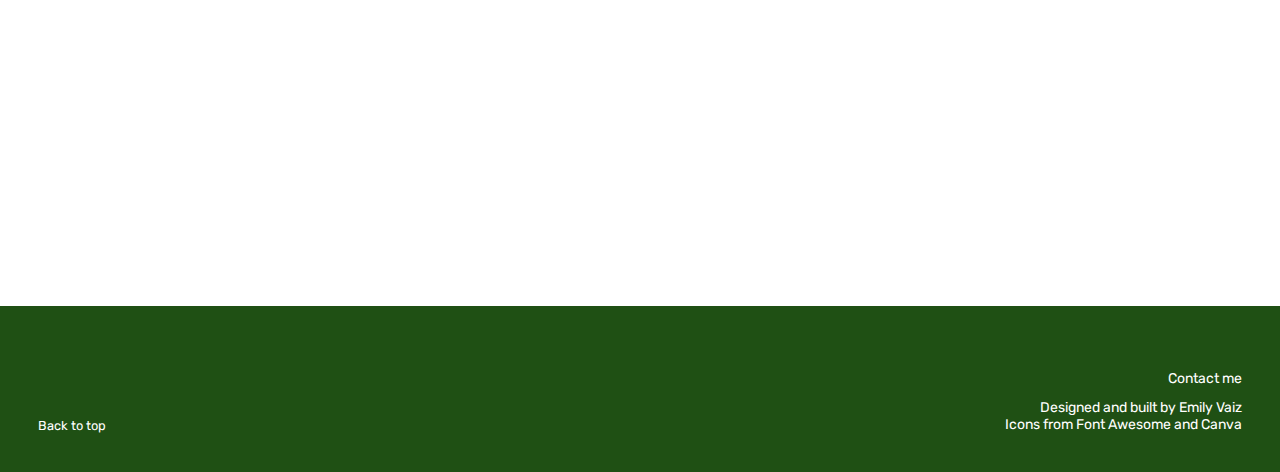
==== commit de311dfe: "yea" ====
--- a/about.html
+++ b/about.html
@@ -44,26 +44,12 @@
         <div class="about-content">
             <p>
                 My name is Emily Florette Vaiz, and I am currently an undergraduate student at the University of Pittsburgh.</br></br> 
-
-                I was born in New Orleans and I grew up in Omaha, Nebraska. I spent some time moving around as a kid and eventually came to Pittsburgh, Pennsylvania for my bachelors.</br></br> 
-
-                Navigating college life during the pandemic was a unique experience that taught me a lot about myself and my future goals. 
-                Although I initially pursued a degree in Computational Biology, I realized that my true passions lay elsewhere. 
-                The transition from Computational Biology to <strong>Digital Narrative and Interactive Design (DNID)</strong> was daunting, yet it has proven to be a rewarding decision.</br></br> 
-
-                So, what does DNID encompass?</br></br> 
-                It's a fusion of English narrative and technology. 
-                Given the diverse forms narrative and technology can take, this major spans a wide range of fields, allowing me to immerse myself in various technologies.</br>
-
-                Here's a link to my universities official webpage on DNID as a major for more information (insert webpage)</br></br> 
-
                 I am majoring in <strong>Digital Narrative and Interactive Design</strong>, with a minor in <strong>Computer Science</strong>, and a certificate in <strong>American Sign Language.</strong></br></br>
                 
                 My passion lies in inclusive and accessible design, and I am always eager to expand my knowledge in the field and gain new experiences.</br></br> 
                 Through a combination of technical expertise and creative pursuits,</br> I aspire to contribute to the creation of a community where design is recognized as the cornerstone of a truly accessible environment—both in the digital and real world.</br></br>
-
-                This website is a space where I can document my journey as a student, artist, and creator. </br>
                 
+                This website is a space where I can document my journey as a student, artist, and creator. </br> b n  
             </p>
         </div>
     </section>
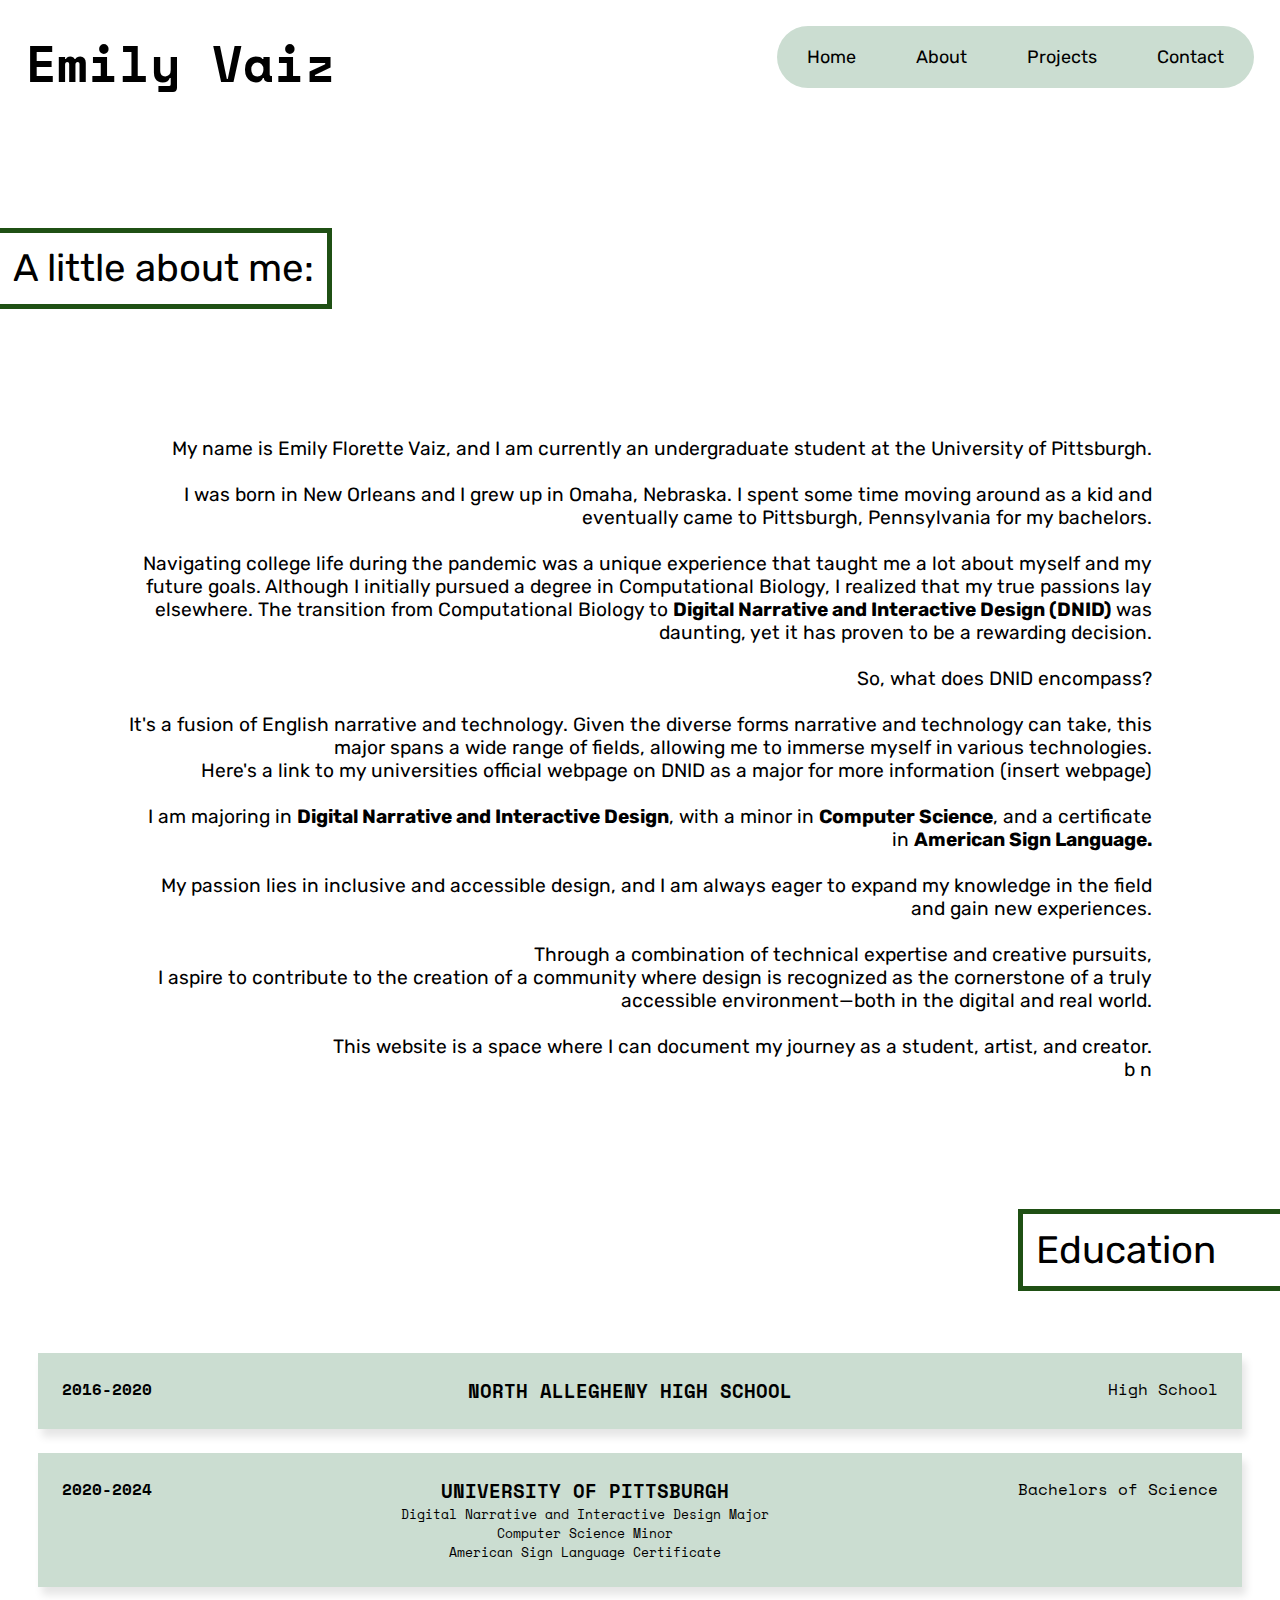
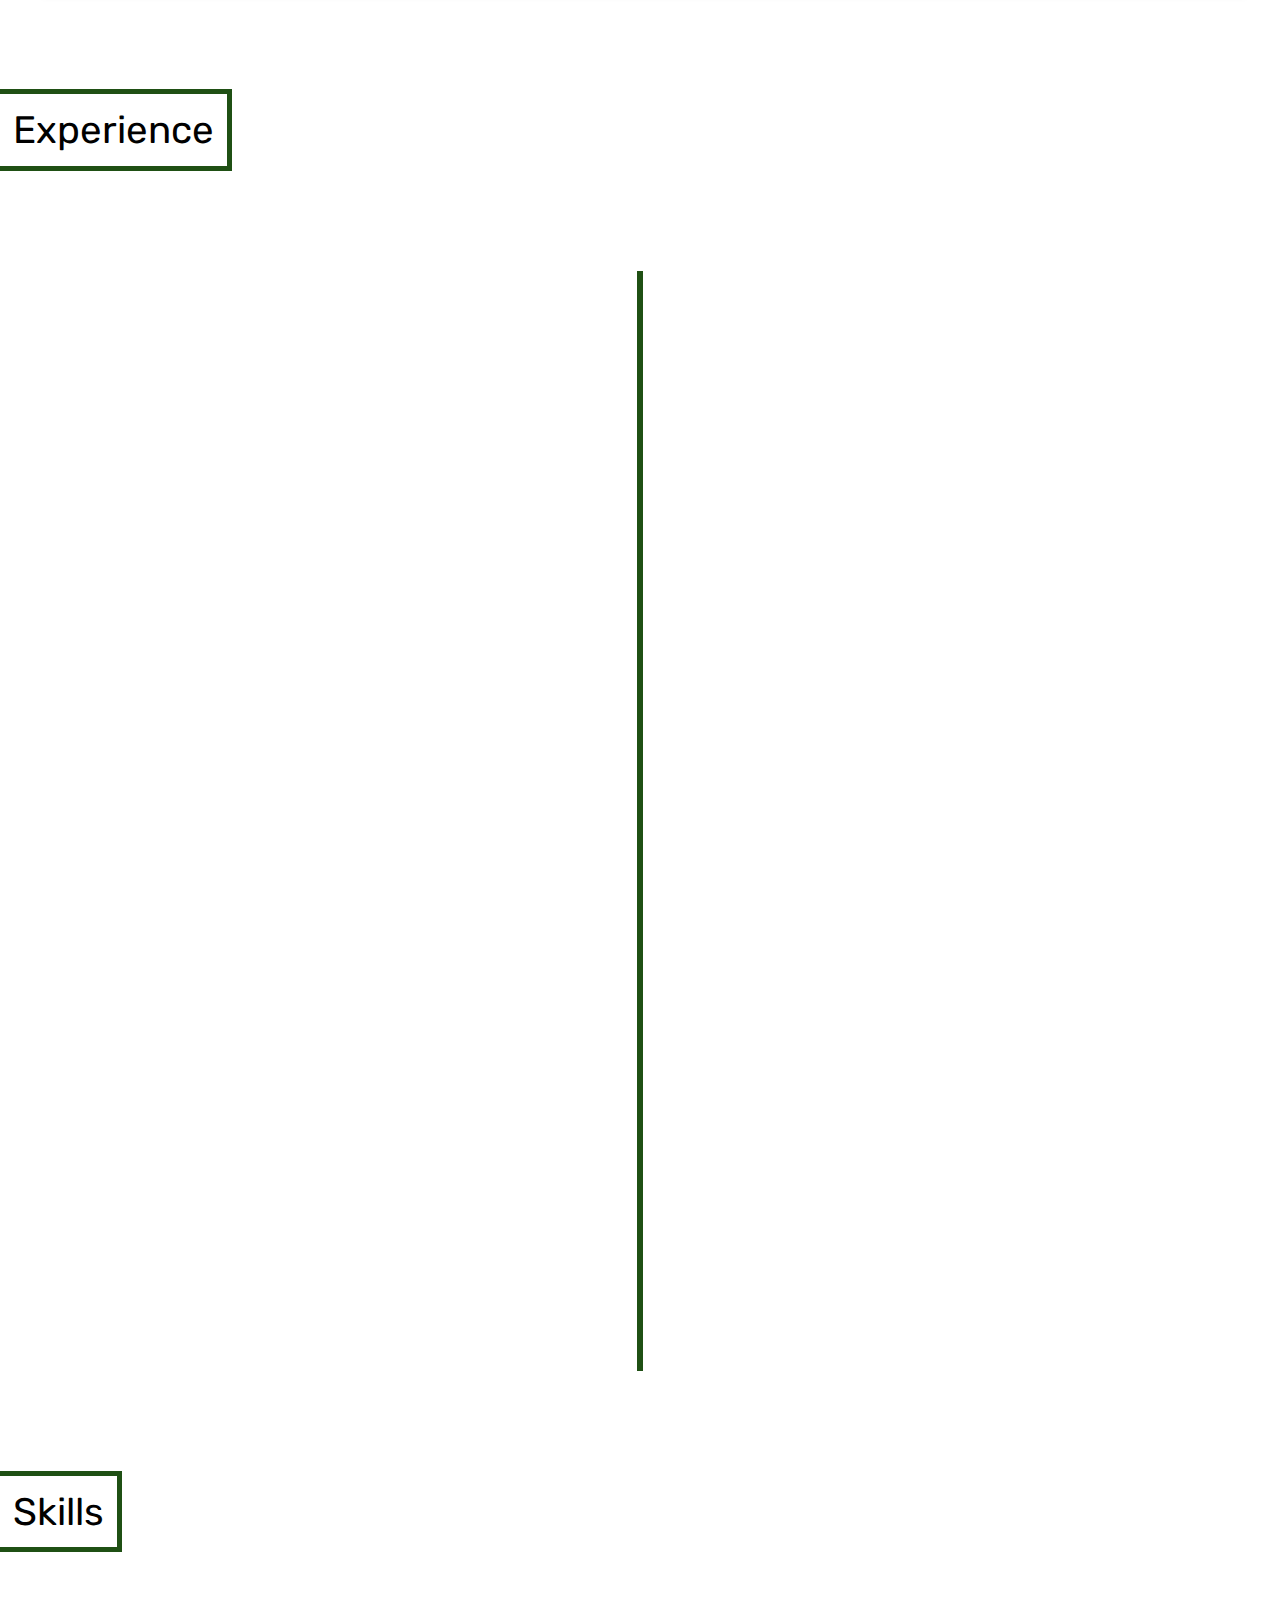
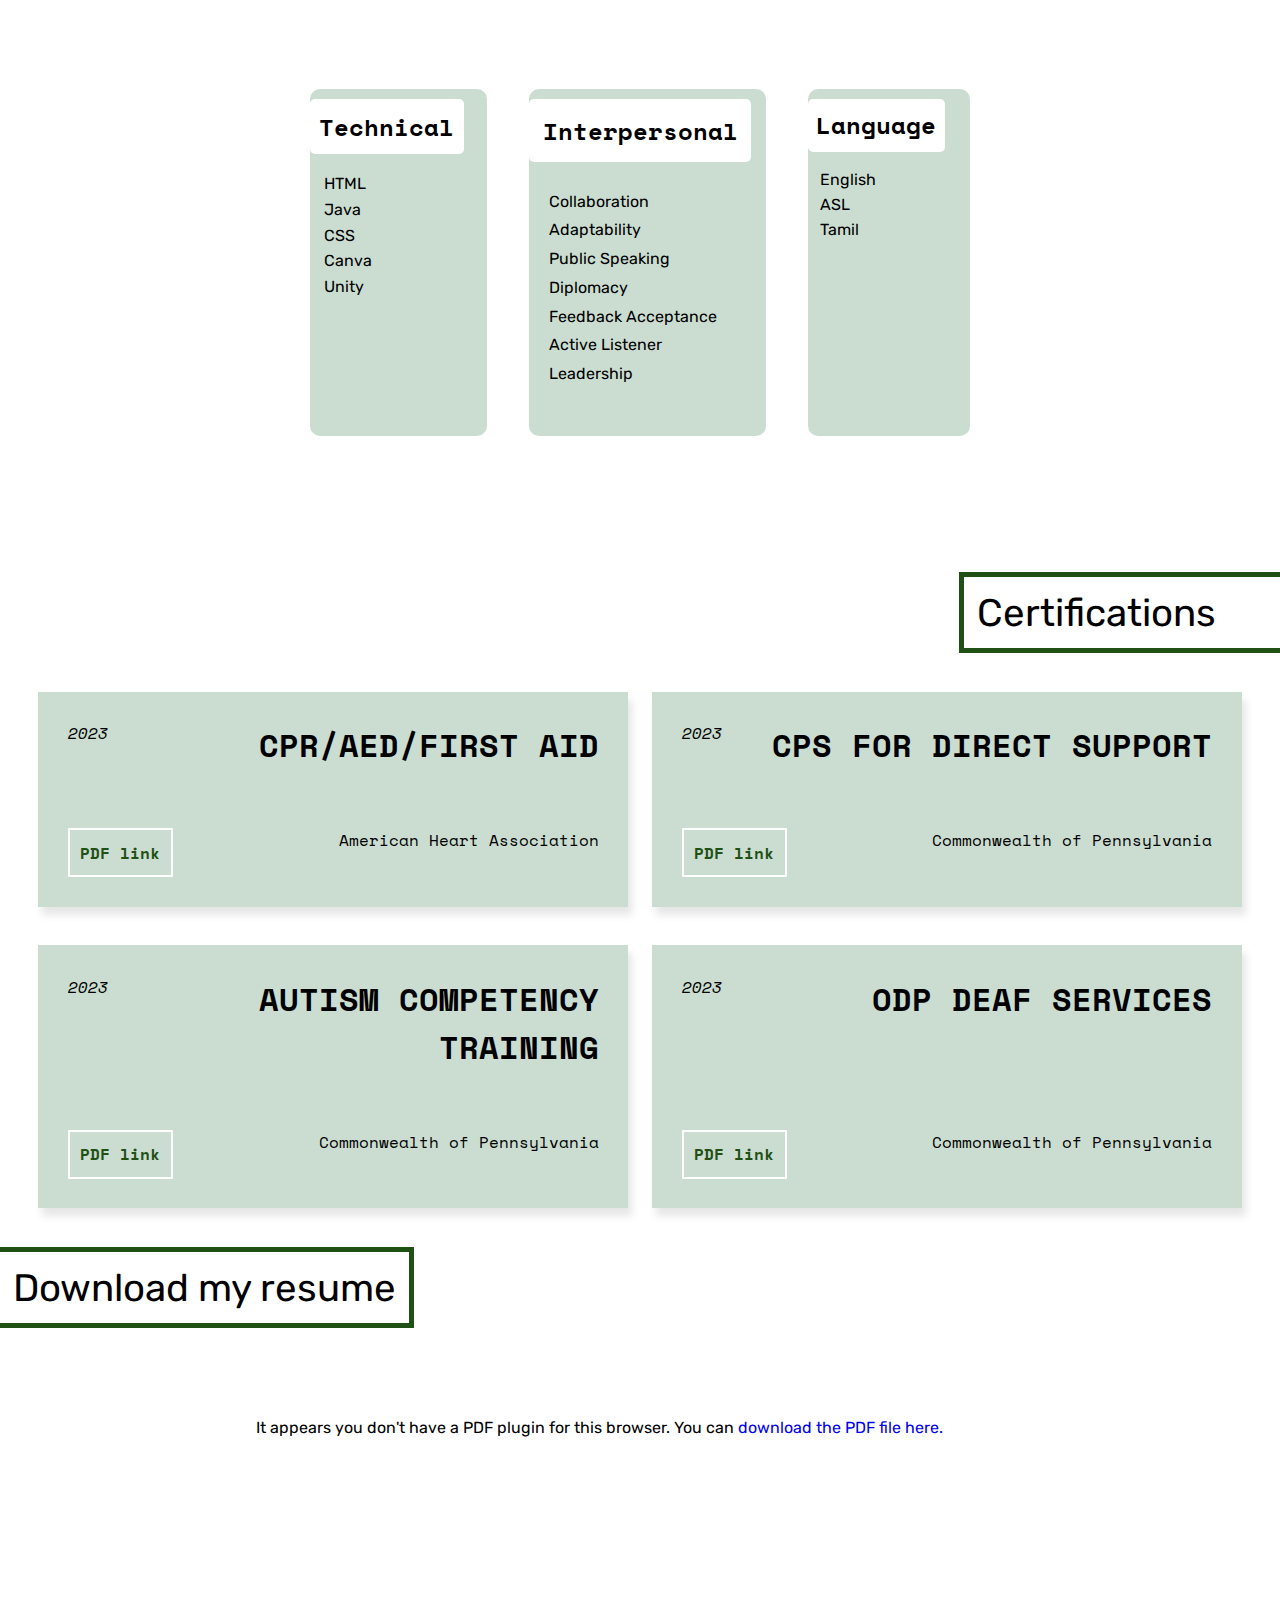
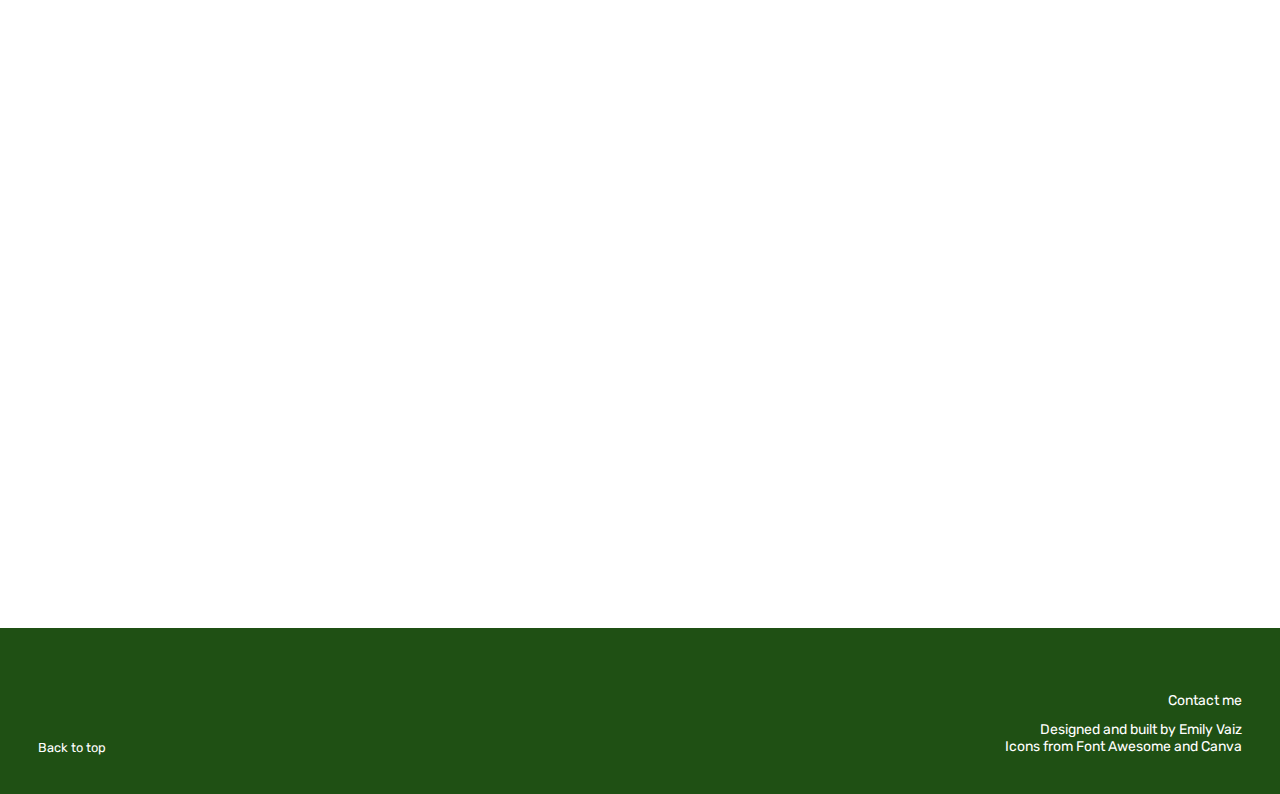
==== commit e0f06a6f: "Merge branch 'main' of https://github.com/EmilyVaiz/Portfolio" ====
--- a/about.html
+++ b/about.html
@@ -44,6 +44,19 @@
         <div class="about-content">
             <p>
                 My name is Emily Florette Vaiz, and I am currently an undergraduate student at the University of Pittsburgh.</br></br> 
+
+                I was born in New Orleans and I grew up in Omaha, Nebraska. I spent some time moving around as a kid and eventually came to Pittsburgh, Pennsylvania for my bachelors.</br></br> 
+
+                Navigating college life during the pandemic was a unique experience that taught me a lot about myself and my future goals. 
+                Although I initially pursued a degree in Computational Biology, I realized that my true passions lay elsewhere. 
+                The transition from Computational Biology to <strong>Digital Narrative and Interactive Design (DNID)</strong> was daunting, yet it has proven to be a rewarding decision.</br></br> 
+
+                So, what does DNID encompass?</br></br> 
+                It's a fusion of English narrative and technology. 
+                Given the diverse forms narrative and technology can take, this major spans a wide range of fields, allowing me to immerse myself in various technologies.</br>
+
+                Here's a link to my universities official webpage on DNID as a major for more information (insert webpage)</br></br> 
+
                 I am majoring in <strong>Digital Narrative and Interactive Design</strong>, with a minor in <strong>Computer Science</strong>, and a certificate in <strong>American Sign Language.</strong></br></br>
                 
                 My passion lies in inclusive and accessible design, and I am always eager to expand my knowledge in the field and gain new experiences.</br></br> 
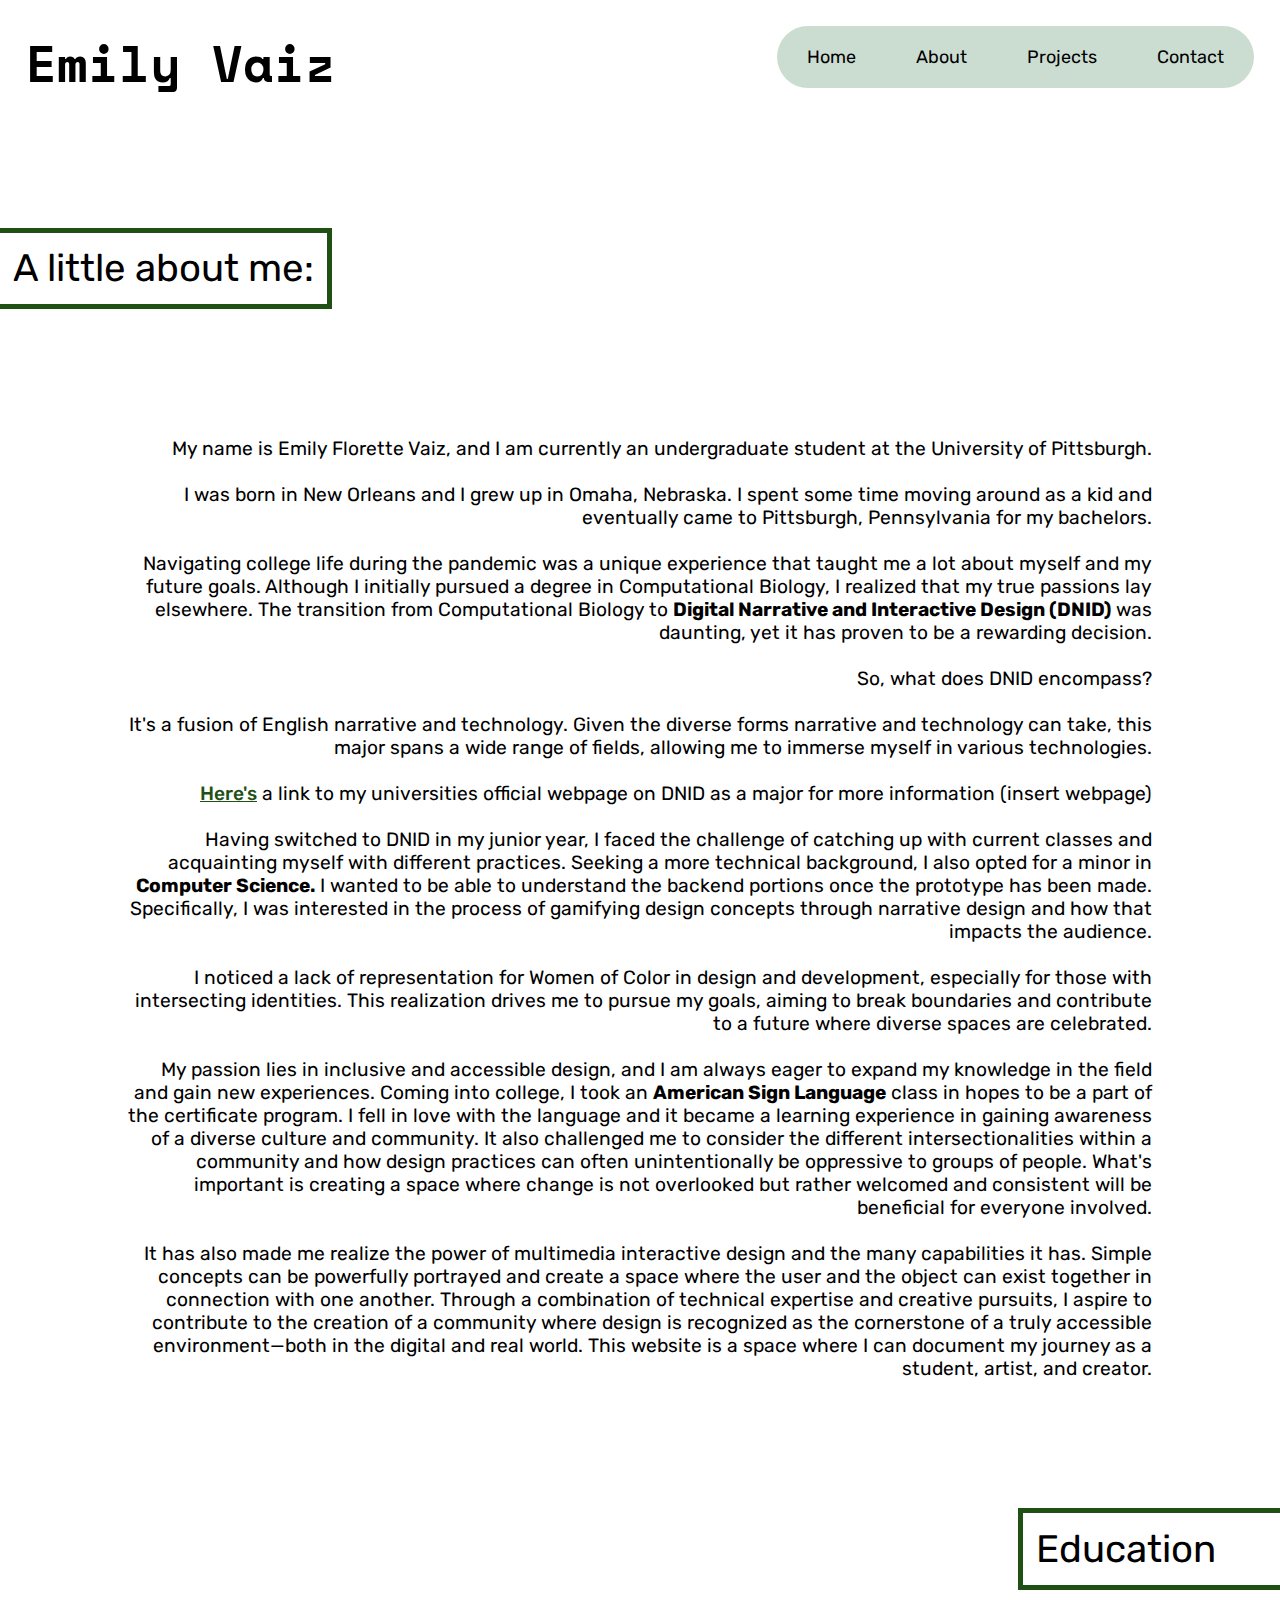
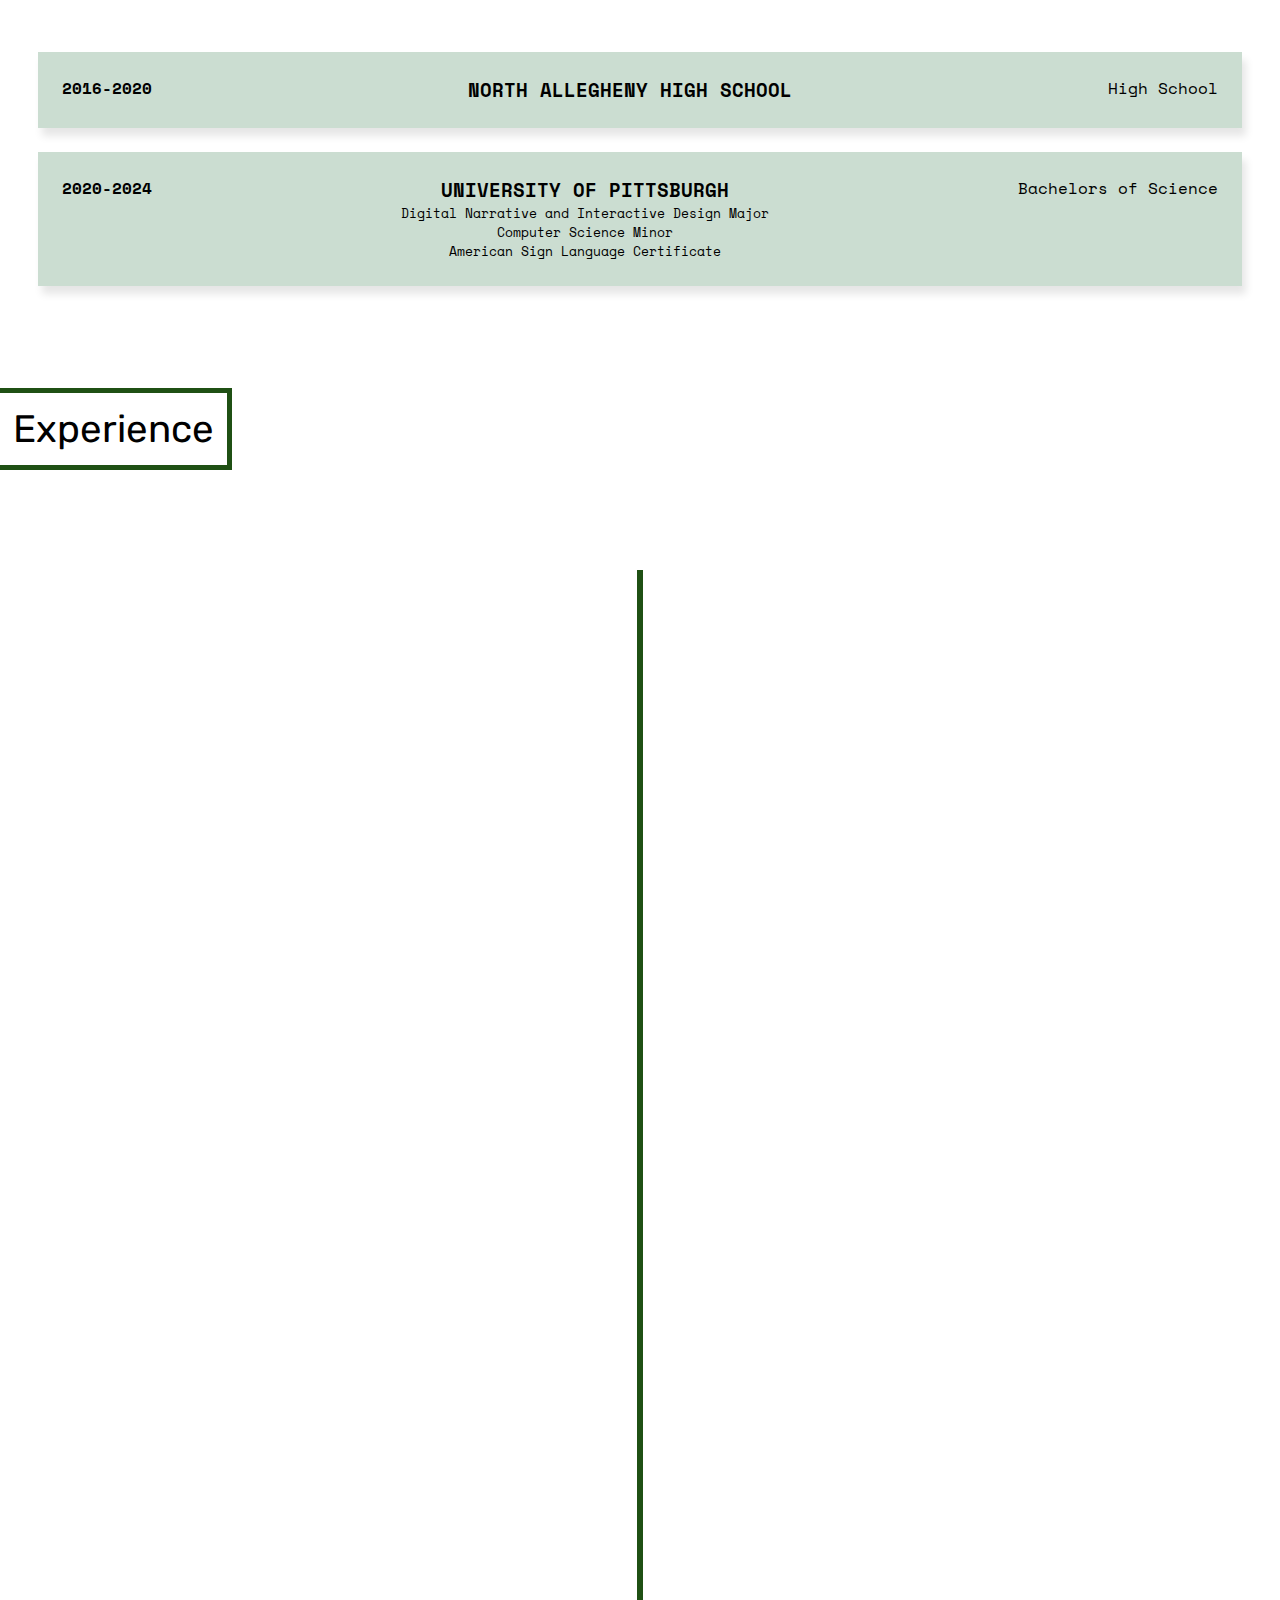
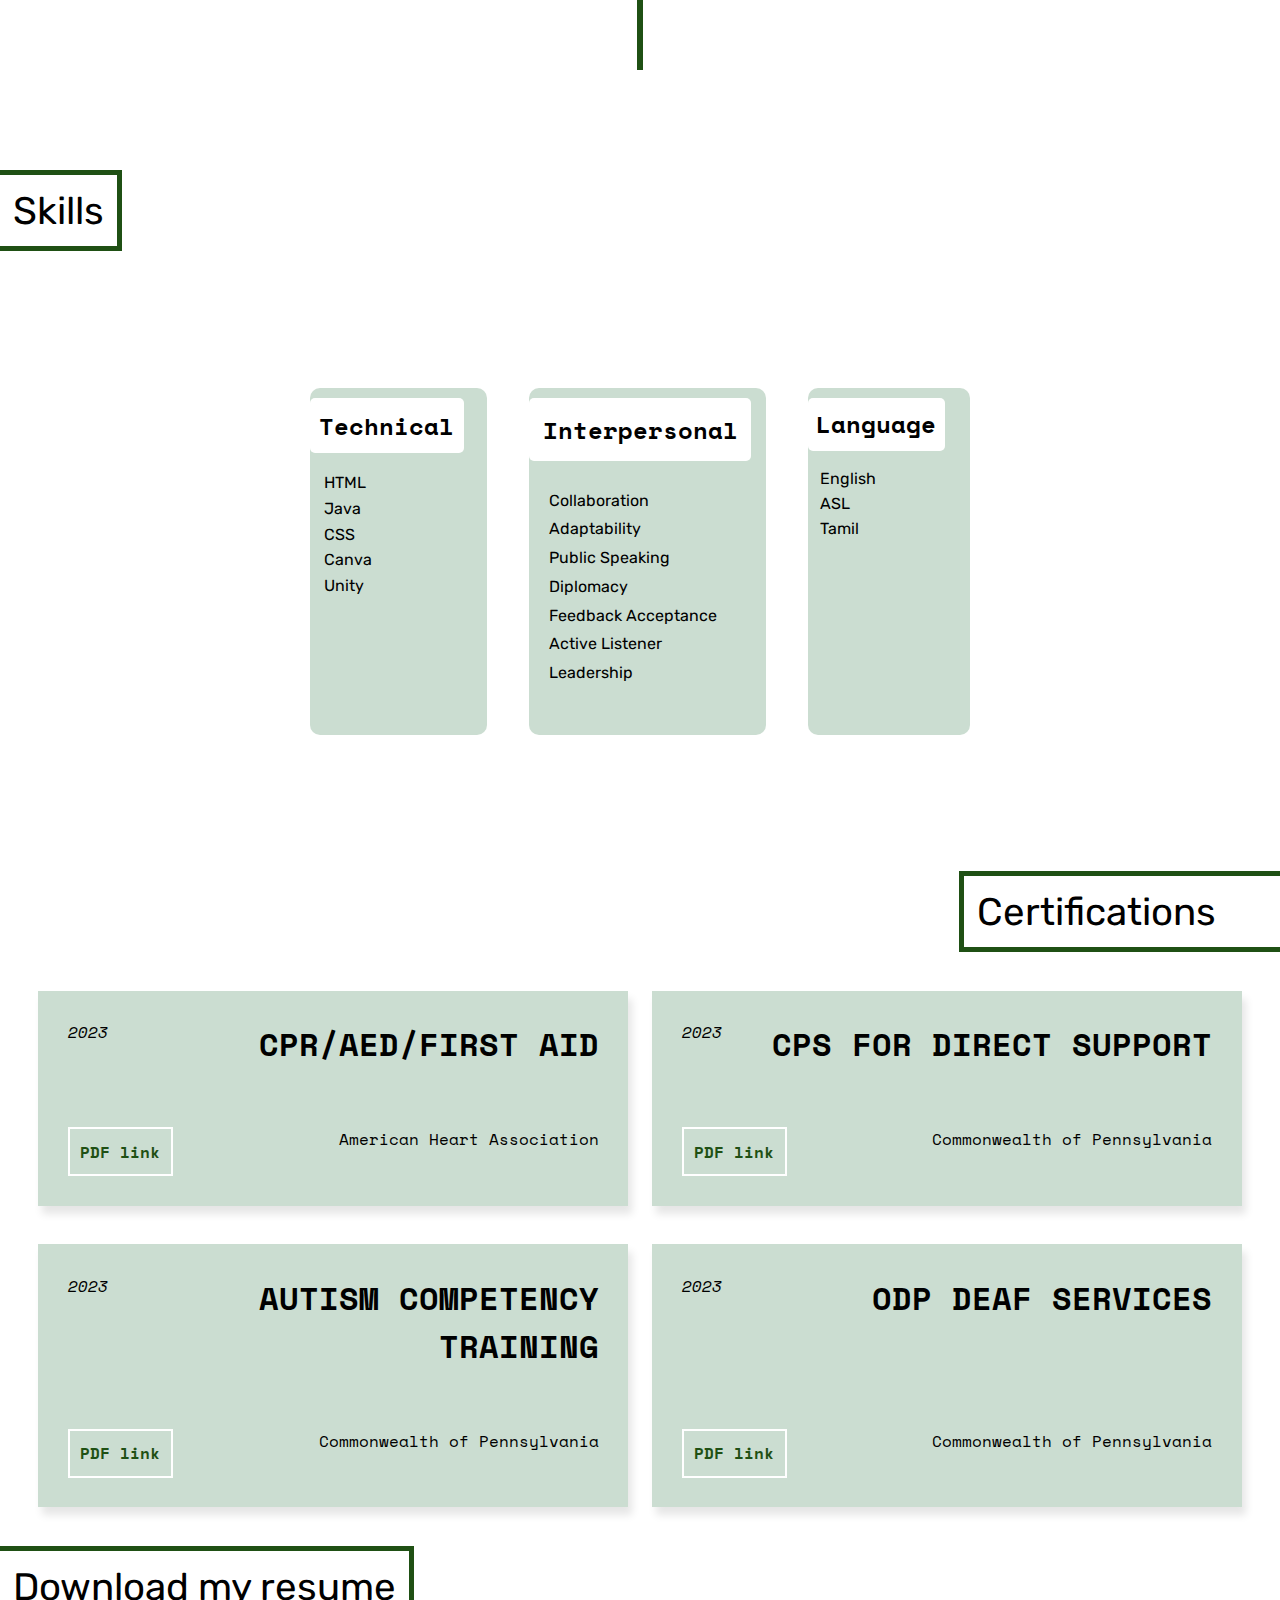
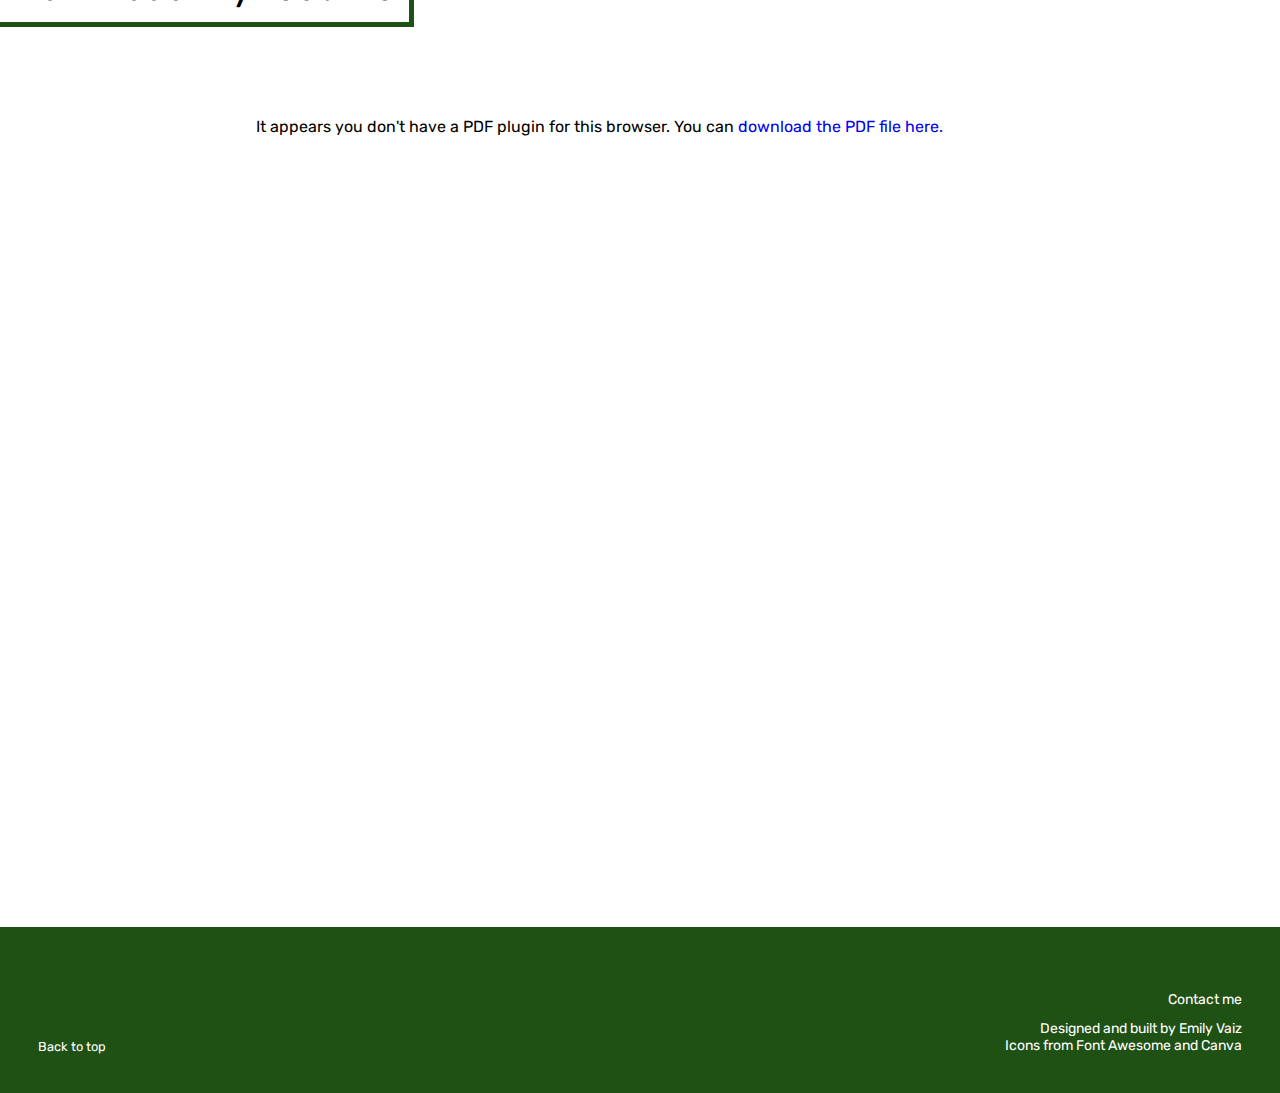
==== commit 7840c479: "done" ====
--- a/about.html
+++ b/about.html
@@ -52,17 +52,31 @@
                 The transition from Computational Biology to <strong>Digital Narrative and Interactive Design (DNID)</strong> was daunting, yet it has proven to be a rewarding decision.</br></br> 
 
                 So, what does DNID encompass?</br></br> 
+                
                 It's a fusion of English narrative and technology. 
-                Given the diverse forms narrative and technology can take, this major spans a wide range of fields, allowing me to immerse myself in various technologies.</br>
-
-                Here's a link to my universities official webpage on DNID as a major for more information (insert webpage)</br></br> 
-
-                I am majoring in <strong>Digital Narrative and Interactive Design</strong>, with a minor in <strong>Computer Science</strong>, and a certificate in <strong>American Sign Language.</strong></br></br>
+                Given the diverse forms narrative and technology can take, this major spans a wide range of fields, allowing me to immerse myself in various technologies.</br></br> 
+
+                <a href="https://www.sci.pitt.edu/academics/undergraduate-majors/digital-narrative-and-interactive-design">Here's</a> a link to my universities official webpage on DNID as a major for more information (insert webpage)</br></br> 
+
+                Having switched to DNID in my junior year, I faced the challenge of catching up with current classes and acquainting myself with different practices. 
+                Seeking a more technical background, I also opted for a minor in <strong>Computer Science.</strong>
+                I wanted to be able to understand the backend portions once the prototype has been made. 
+                Specifically, I was interested in the process of gamifying design concepts through narrative design and how that impacts the audience.</br></br>
+
+                I noticed a lack of representation for Women of Color in design and development, especially for those with intersecting identities. 
+                This realization drives me to pursue my goals, aiming to break boundaries and contribute to a future where diverse spaces are celebrated.</br></br> 
+
+                My passion lies in inclusive and accessible design, and I am always eager to expand my knowledge in the field and gain new experiences. 
+                Coming into college, I took an <strong>American Sign Language</strong> class in hopes to be a part of the certificate program. 
+                I fell in love with the language and it became a learning experience in gaining awareness of a diverse culture and community. 
+                It also challenged me to consider the different intersectionalities within a community and how design practices can often unintentionally be oppressive to groups of people. 
+                What's important is creating a space where change is not overlooked but rather welcomed and consistent will be beneficial for everyone involved.</br></br>
+
+                It has also made me realize the power of multimedia interactive design and the many capabilities it has. 
+                Simple concepts can be powerfully portrayed and create a space where the user and the object can exist together in connection with one another. 
+                Through a combination of technical expertise and creative pursuits, I aspire to contribute to the creation of a community where design is recognized as the cornerstone of a truly accessible environment—both in the digital and real world.
                 
-                My passion lies in inclusive and accessible design, and I am always eager to expand my knowledge in the field and gain new experiences.</br></br> 
-                Through a combination of technical expertise and creative pursuits,</br> I aspire to contribute to the creation of a community where design is recognized as the cornerstone of a truly accessible environment—both in the digital and real world.</br></br>
-                
-                This website is a space where I can document my journey as a student, artist, and creator. </br> b n  
+                This website is a space where I can document my journey as a student, artist, and creator. </br>
             </p>
         </div>
     </section>
--- a/about.css
+++ b/about.css
@@ -16,6 +16,13 @@
     font-family: 'Rubik', sans-serif;
     font-weight: 400;
 }
+
+.about-content a {
+    text-decoration: underline;
+    color: #1F5014;
+    font-weight: 500;
+}
+
 
 .about-content p{
     padding: 10%;
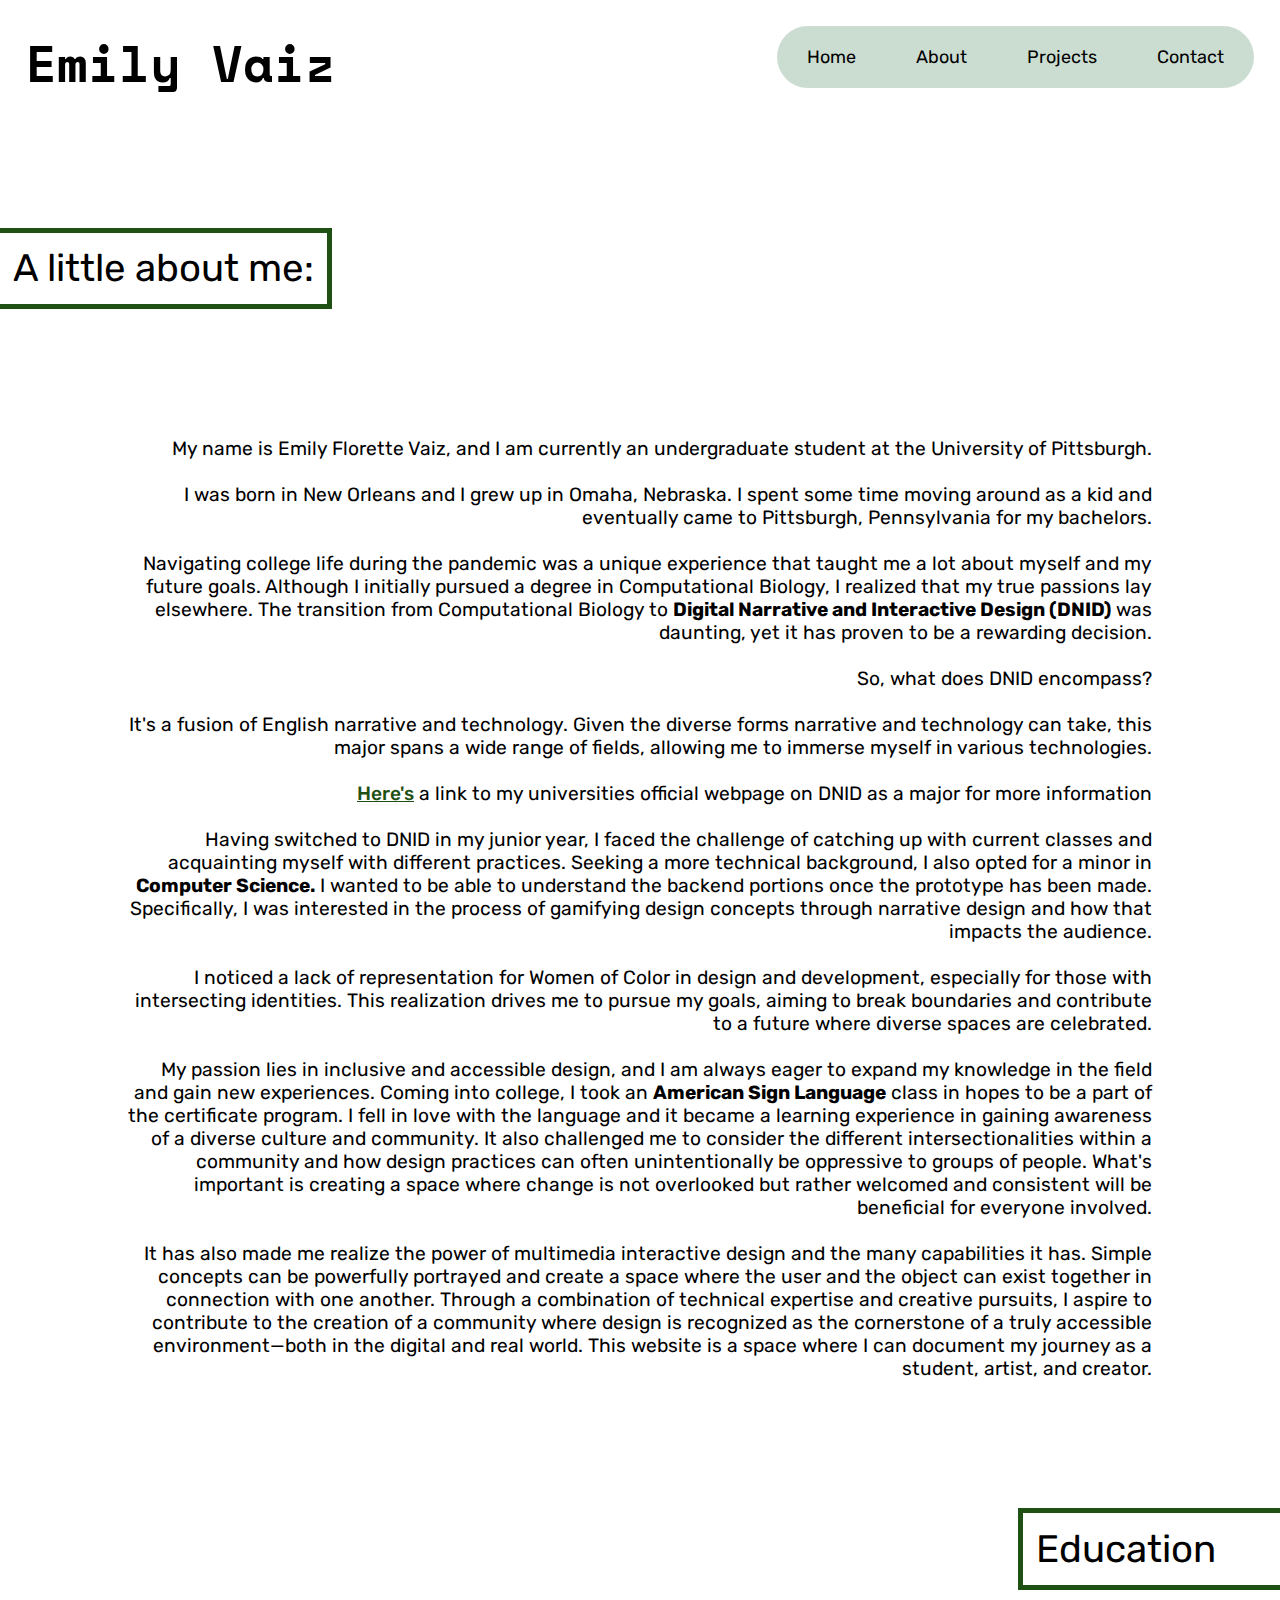
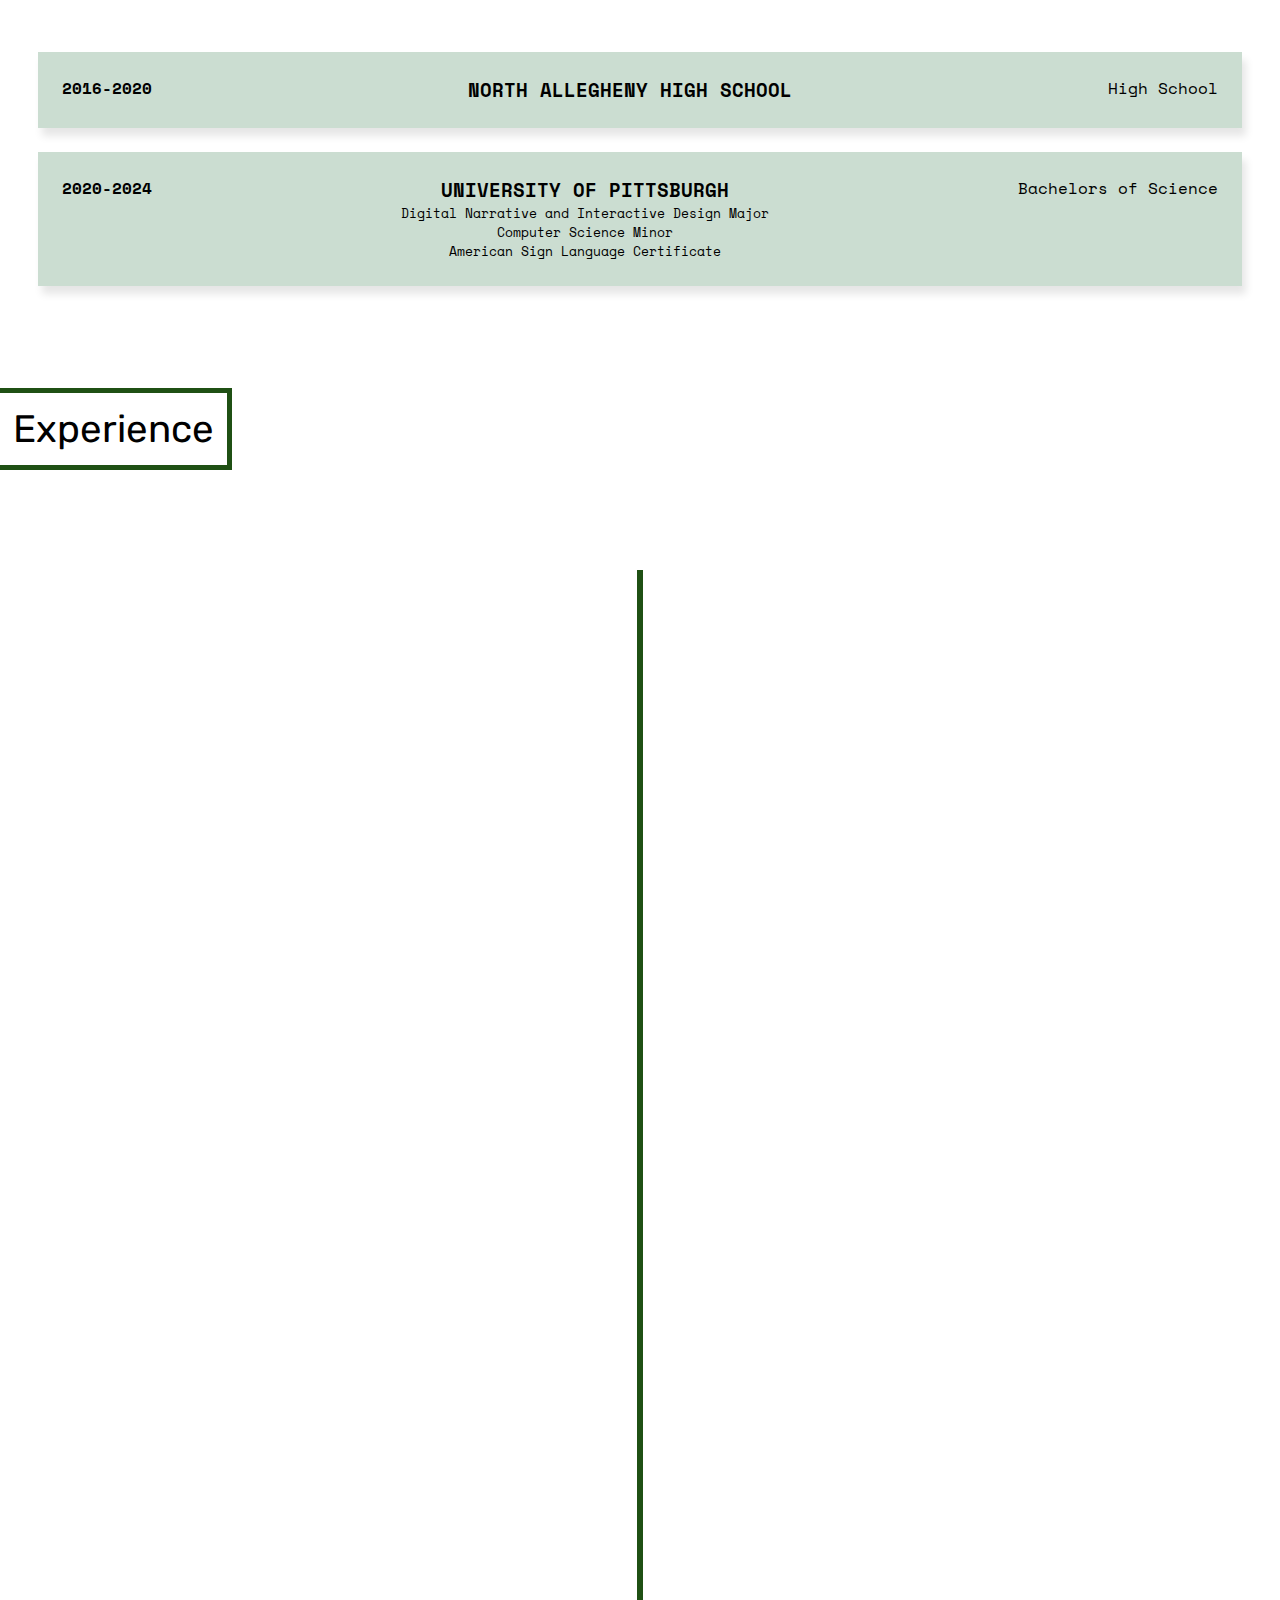
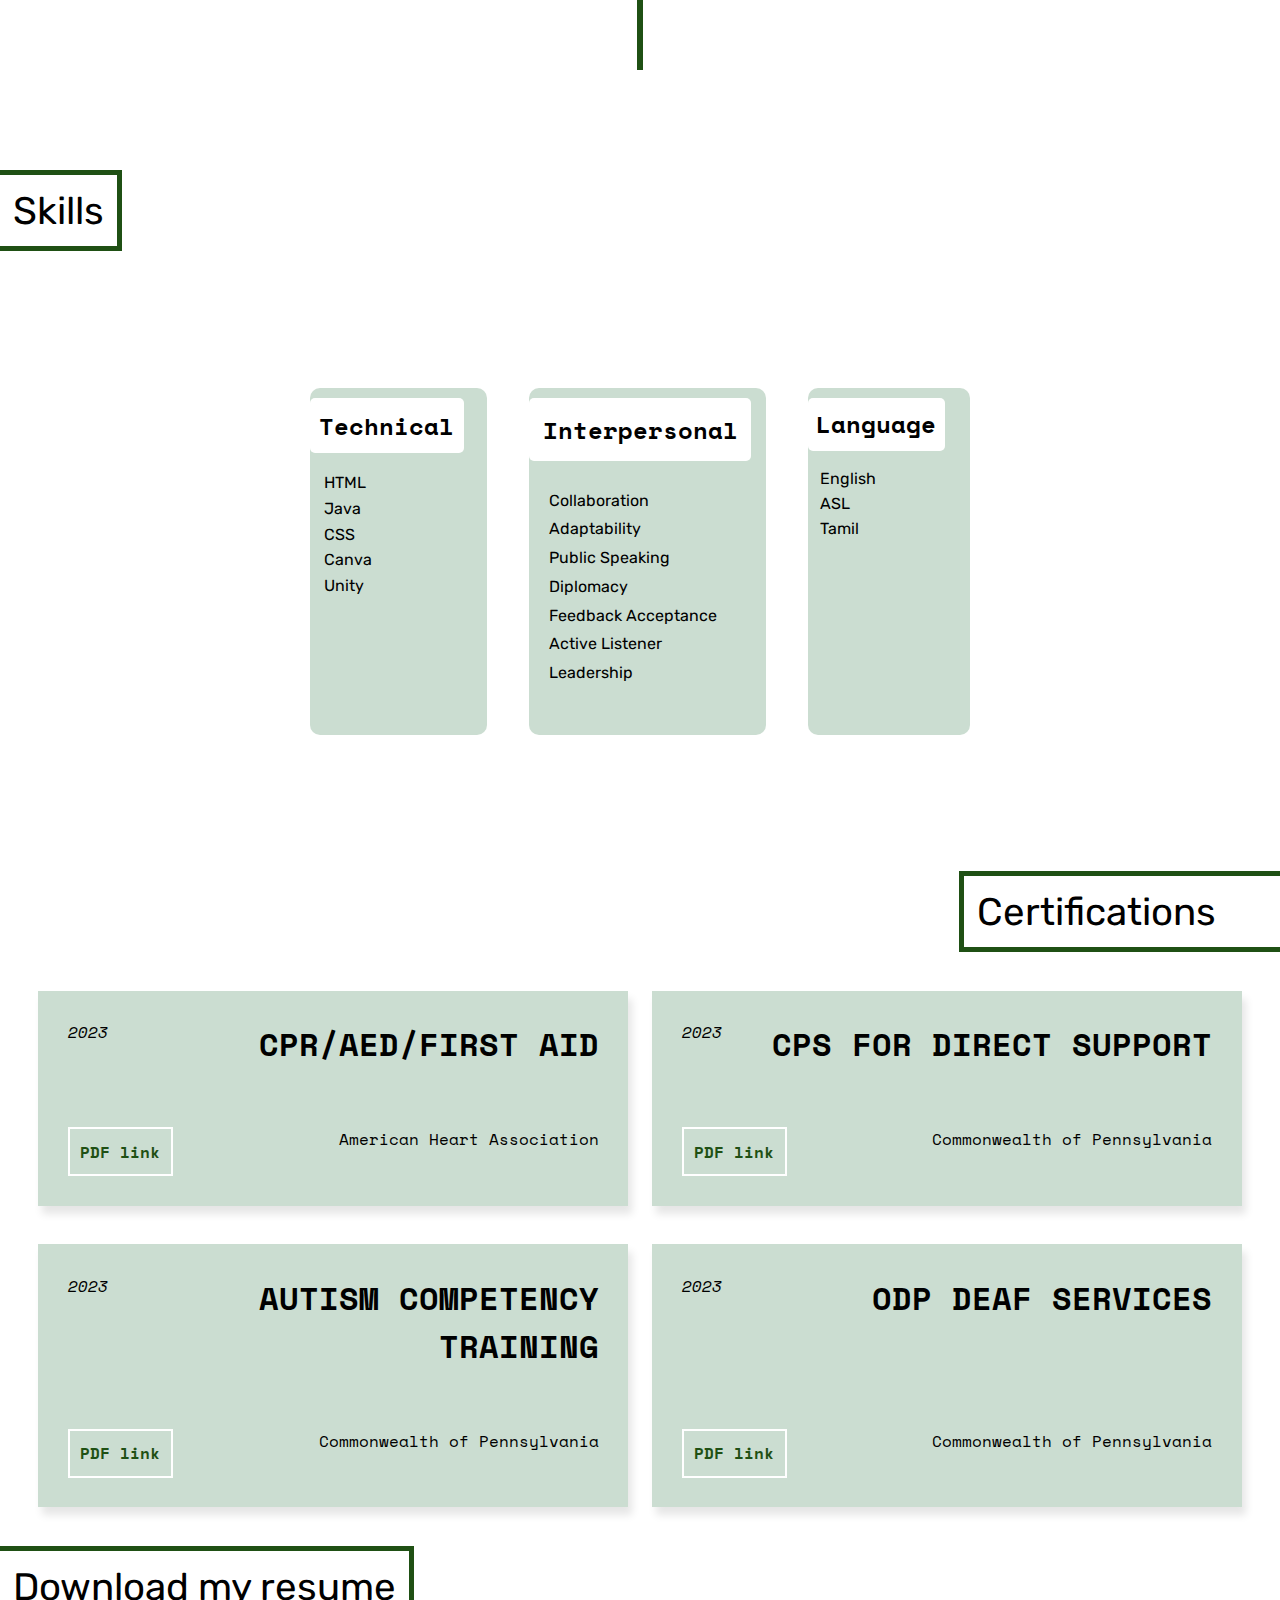
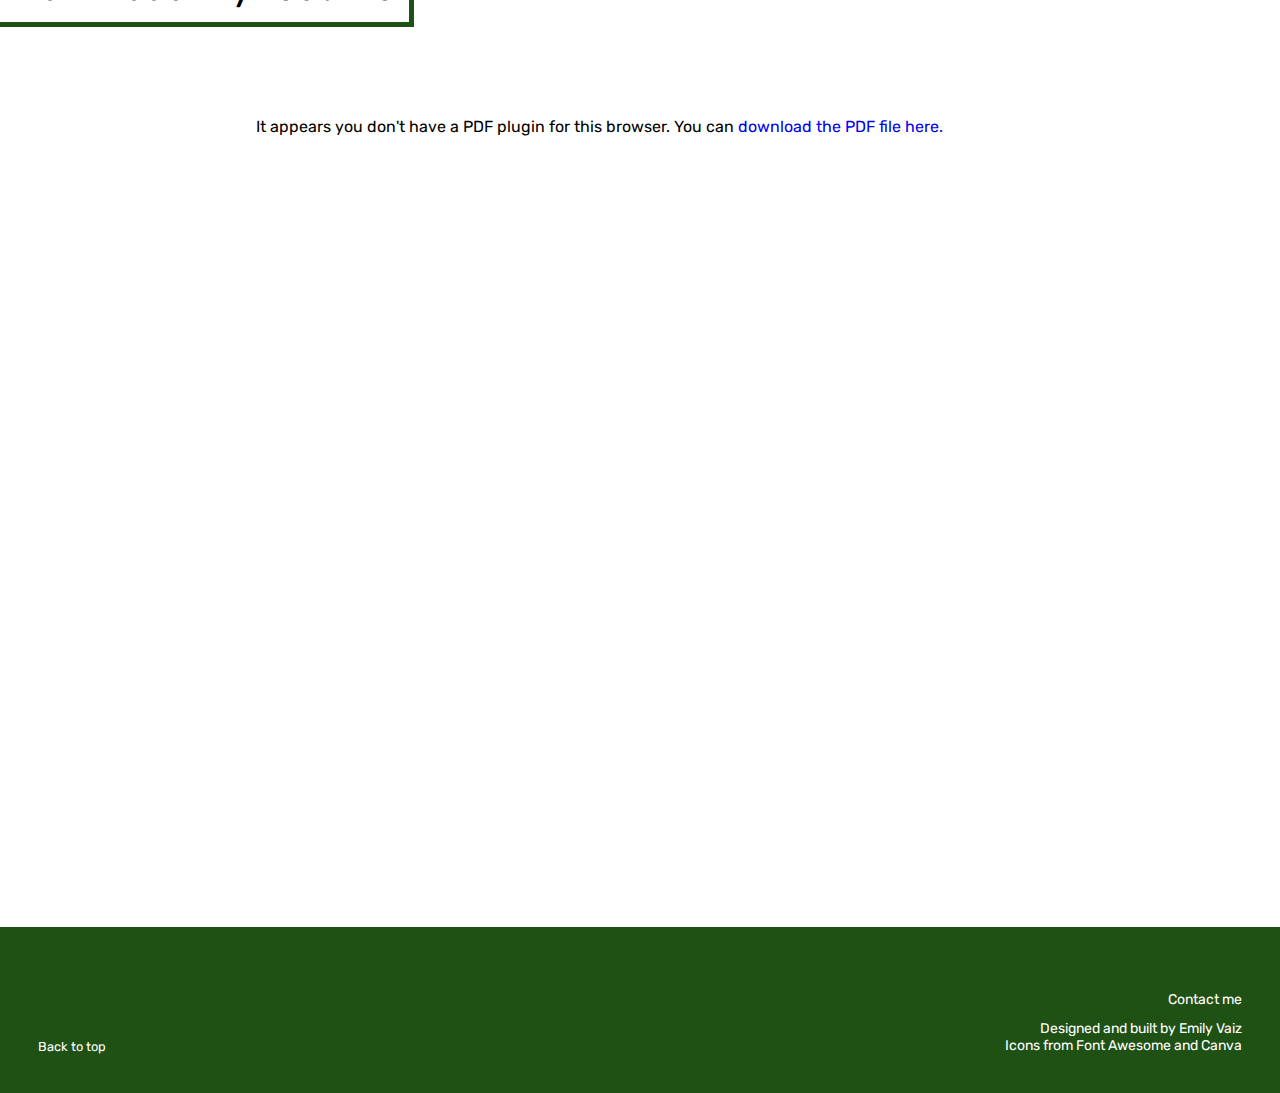
==== commit c31a8592: "remove parentheses" ====
--- a/about.html
+++ b/about.html
@@ -18,7 +18,7 @@
     <h1>Emily Vaiz</h1>        
     <div class="topNavbar">
         <ul>
-            <li><a href="homepage.html">Home</a></li>
+            <li><a href="index.html">Home</a></li>
             <li><a href="about.html">About <i class="fa-solid fa-caret-down"></i></a>
                 <div class="about_dropdown">
                     <ul>
@@ -56,7 +56,7 @@
                 It's a fusion of English narrative and technology. 
                 Given the diverse forms narrative and technology can take, this major spans a wide range of fields, allowing me to immerse myself in various technologies.</br></br> 
 
-                <a href="https://www.sci.pitt.edu/academics/undergraduate-majors/digital-narrative-and-interactive-design">Here's</a> a link to my universities official webpage on DNID as a major for more information (insert webpage)</br></br> 
+                <a href="https://www.sci.pitt.edu/academics/undergraduate-majors/digital-narrative-and-interactive-design">Here's</a> a link to my universities official webpage on DNID as a major for more information</br></br> 
 
                 Having switched to DNID in my junior year, I faced the challenge of catching up with current classes and acquainting myself with different practices. 
                 Seeking a more technical background, I also opted for a minor in <strong>Computer Science.</strong>
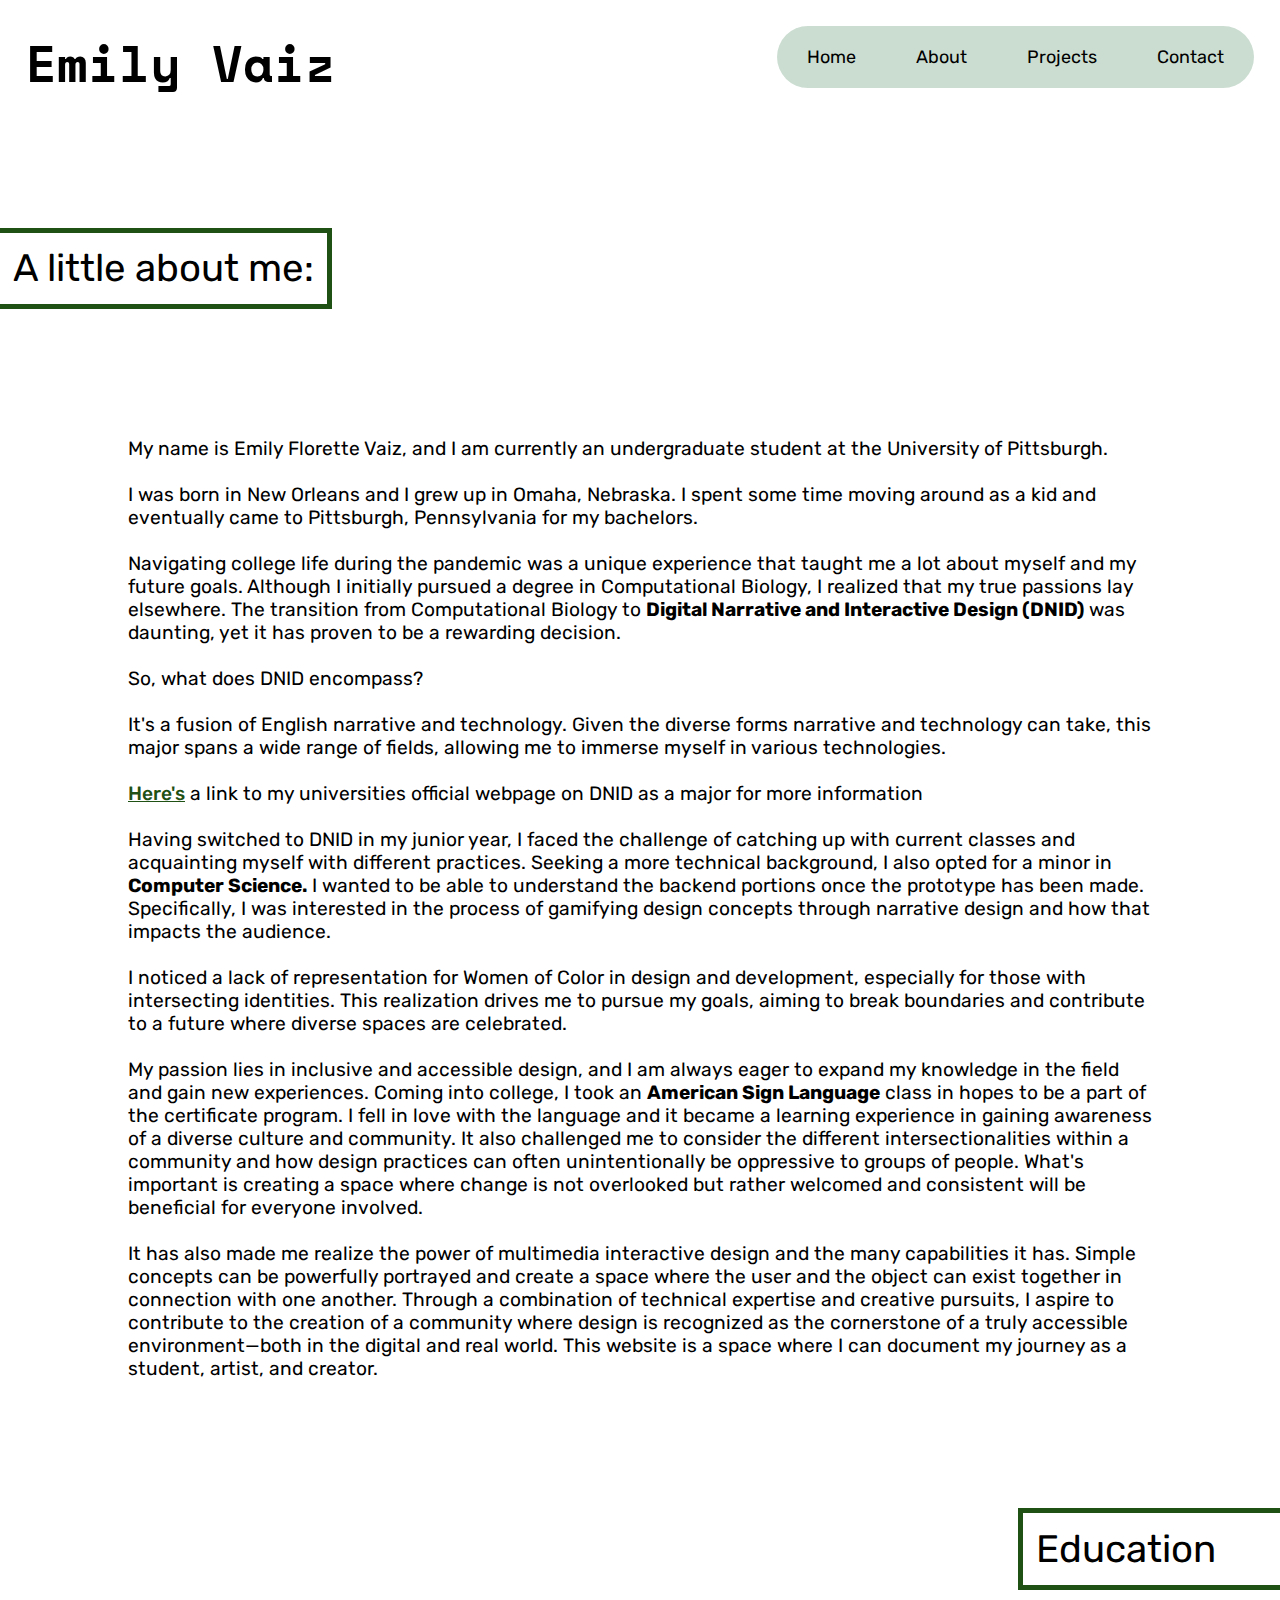
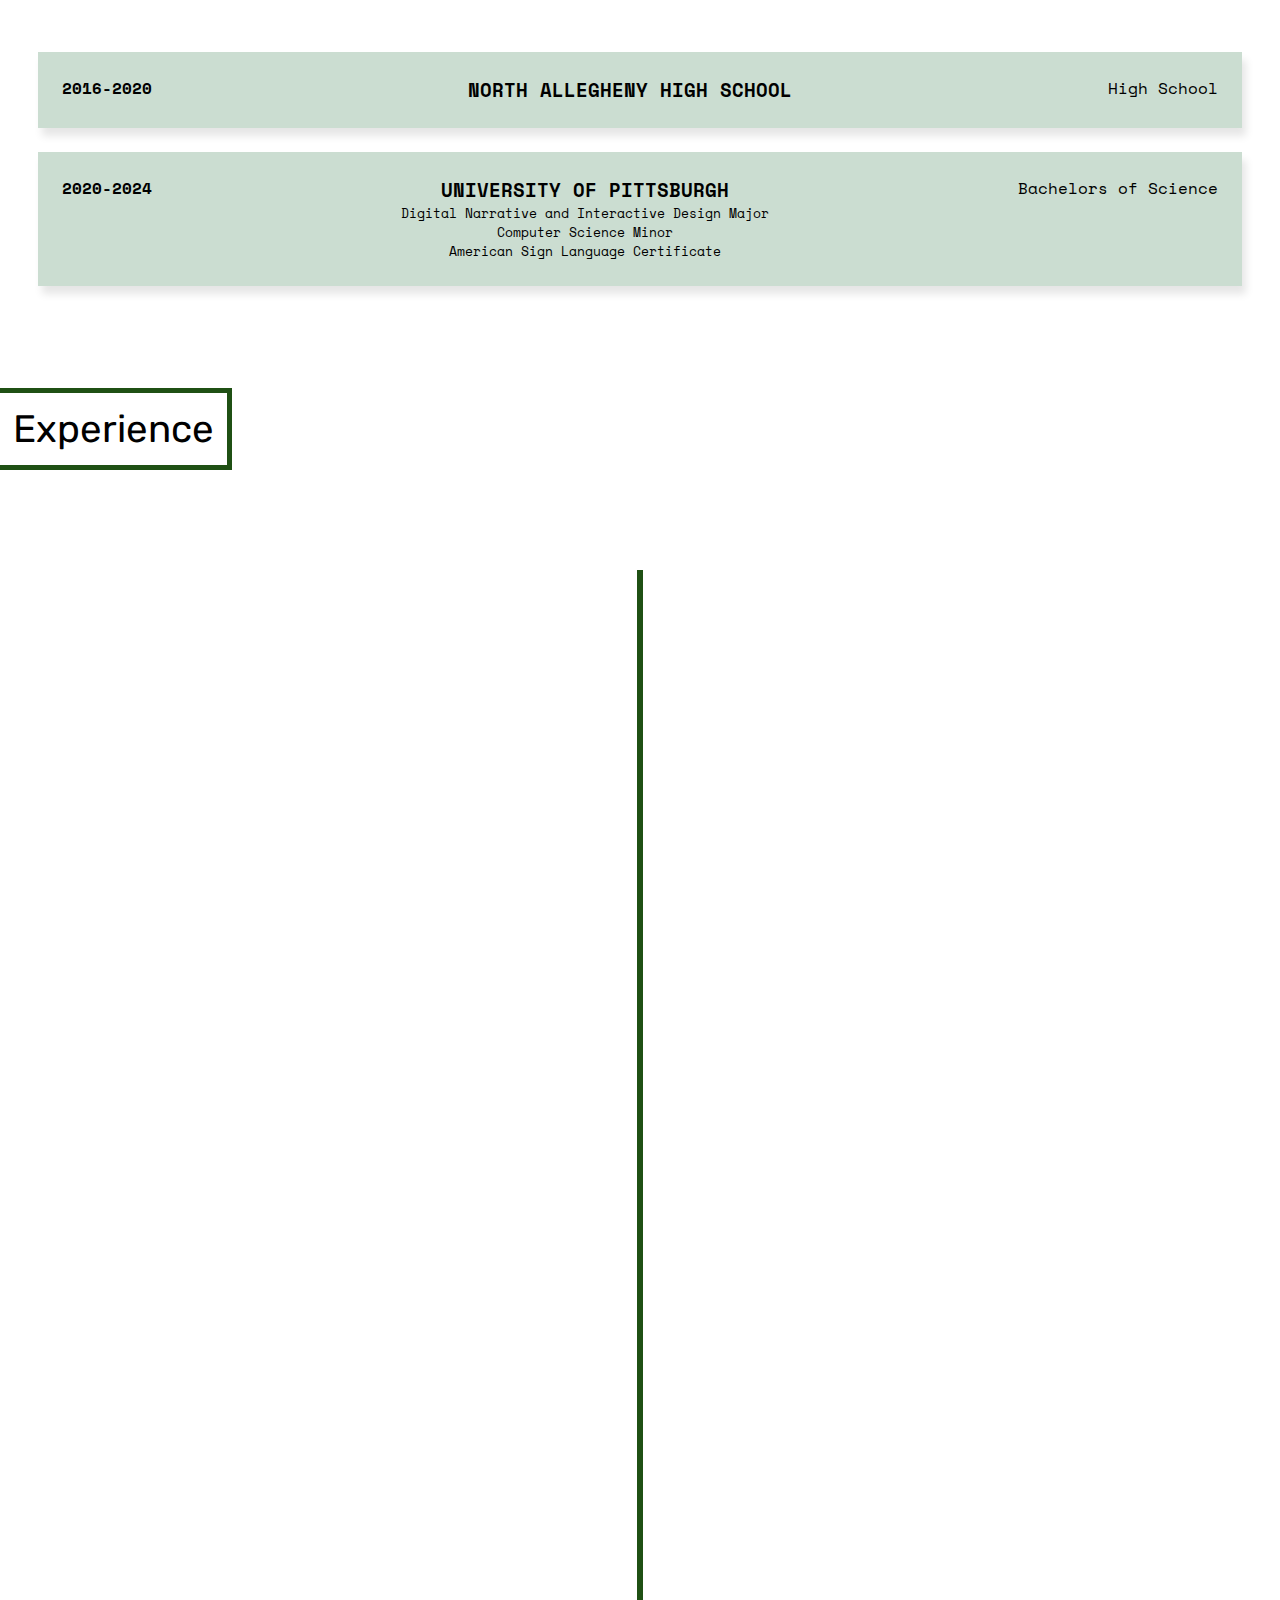
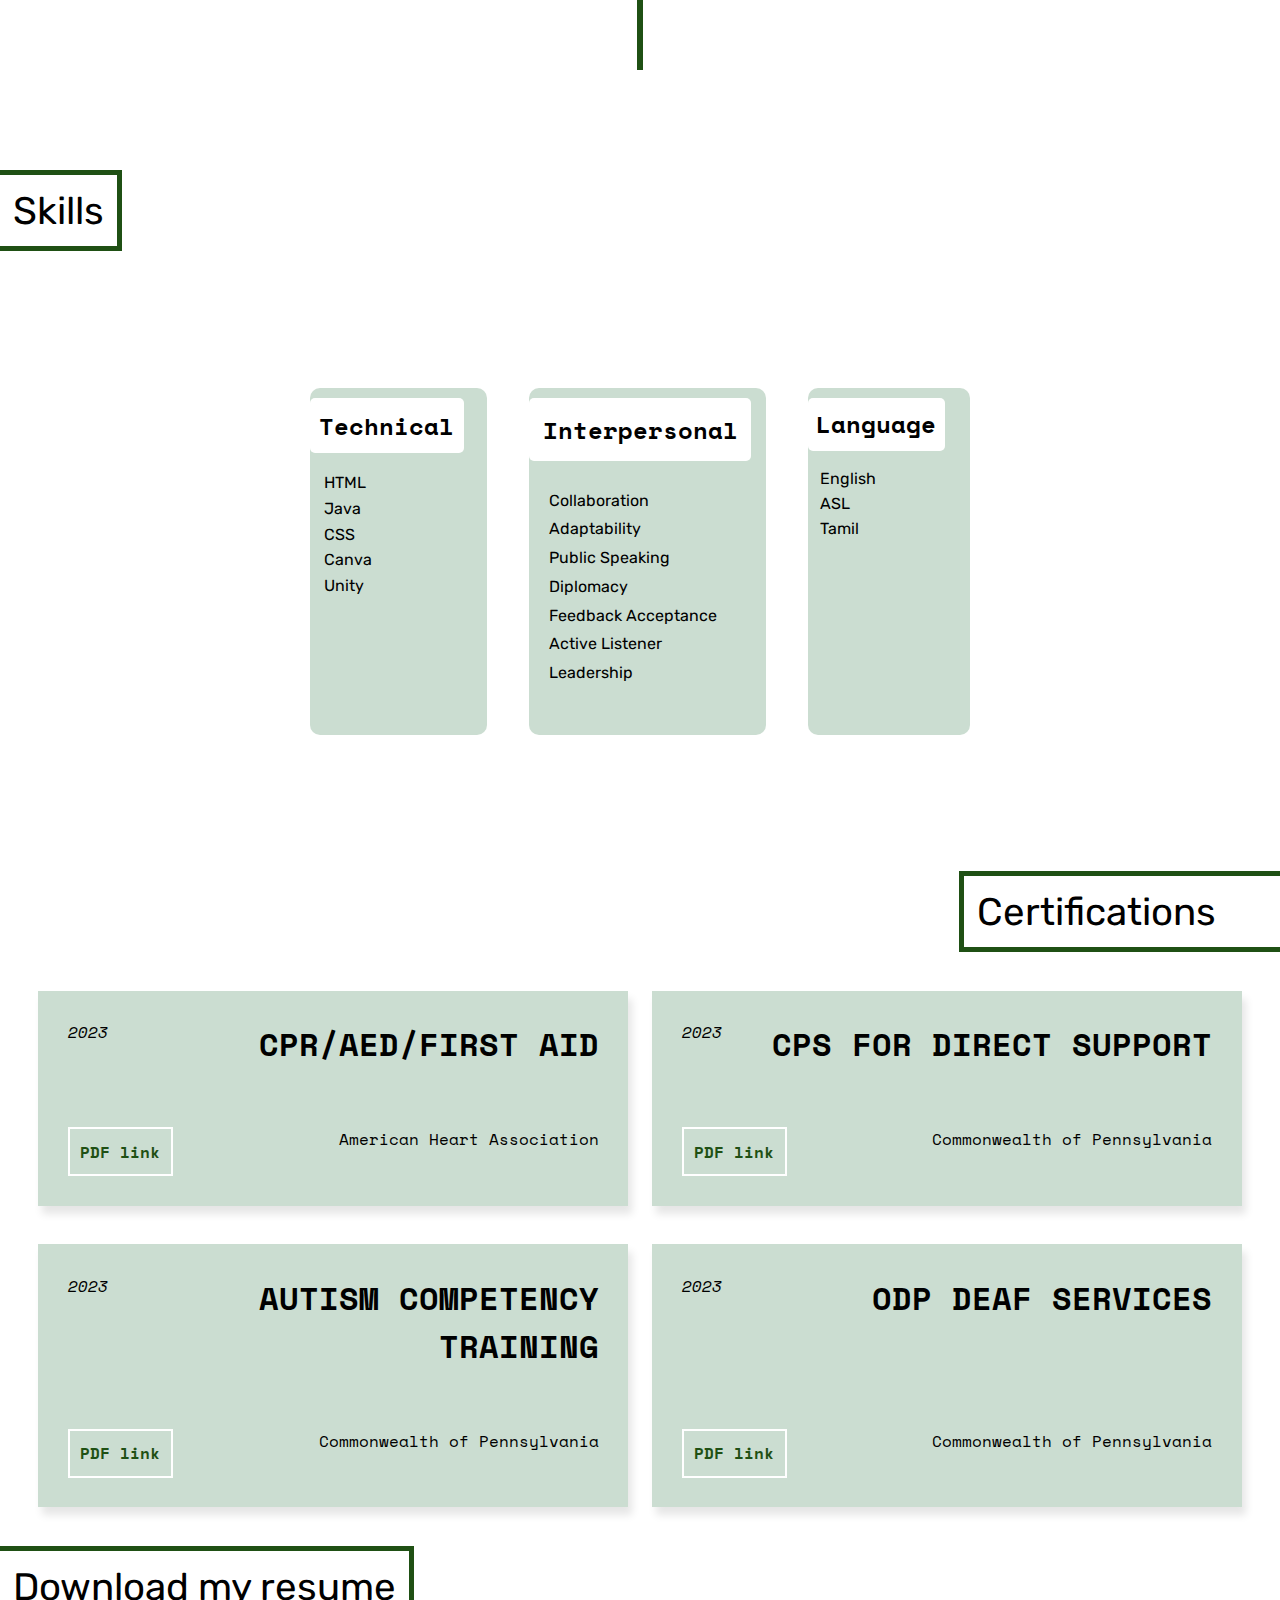
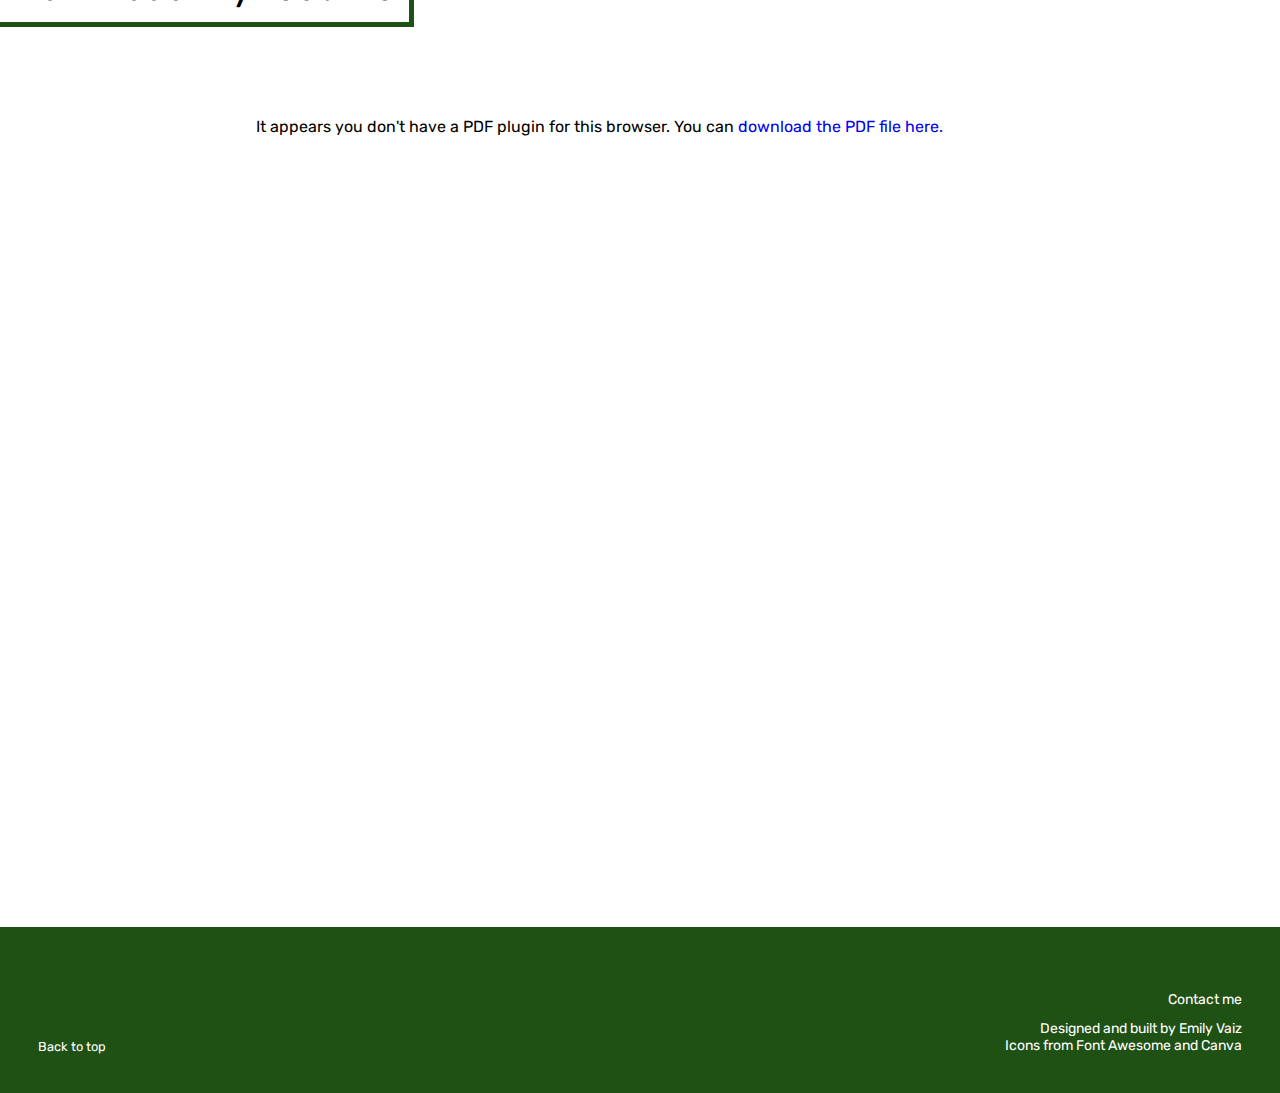
==== commit 35f6995a: "added project content / edited about page" ====
--- a/about.html
+++ b/about.html
@@ -245,7 +245,7 @@
     <section id="ResumeDownload">
         <h2>Download my resume</h2>
         <div class="resume-container">
-            <object data="Vaiz_Resume_2023.pdf" type="application/pdf" width="600" height="800">
+            <object data="VAIZ_RESUME_ARISTOCRAT_LINKED.pdf" type="application/pdf" width="600" height="800">
                 <p>It appears you don't have a PDF plugin for this browser. You can <a href="your-pdf-file.pdf">download the PDF file here.</a></p>
             </object>
         </div> 
--- a/about.css
+++ b/about.css
@@ -28,7 +28,7 @@
     padding: 10%;
     font-size: 1.5vw;
     justify-content: center;
-    text-align: right;
+    text-align: left;
 }
 
 .about-content strong:hover {
